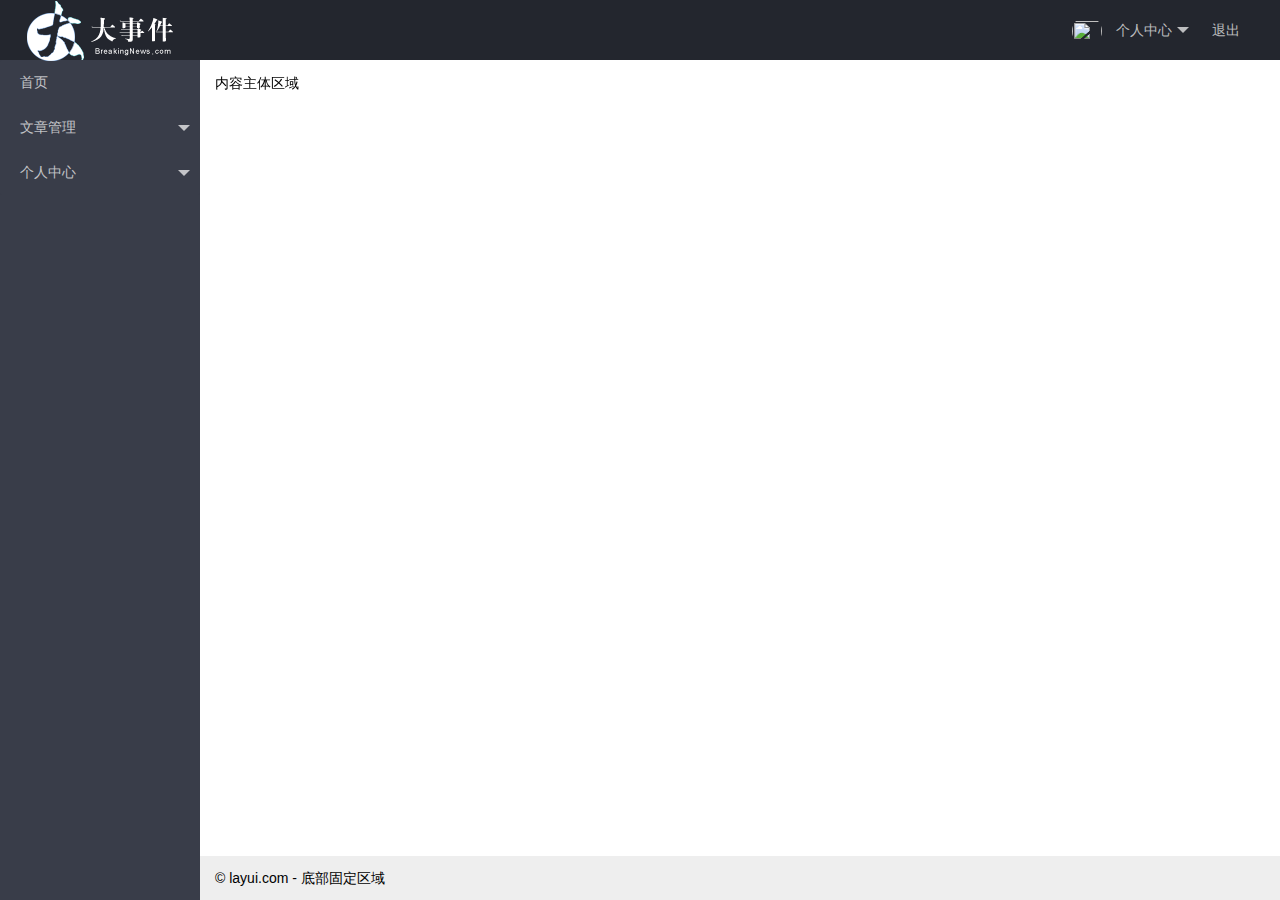
==== index.html @ 1fbe538d "add:complete login and register,build the home page" ====
<!DOCTYPE html>
<html lang="en">

<head>
    <meta charset="UTF-8">
    <meta http-equiv="X-UA-Compatible" content="IE=edge">
    <meta name="viewport" content="width=device-width, initial-scale=1.0">
    <title>Document</title>
    <link rel="stylesheet" href="./assets/lib/layui/css/layui.css">
</head>

<body class="layui-layout-body">
    <div class="layui-layout layui-layout-admin">
        <div class="layui-header">
            <div class="layui-logo">
                <img src="/assets/images/logo.png" alt="" />
            </div>
            <!-- 头部区域（可配合layui已有的水平导航） -->
            <ul class="layui-nav layui-layout-right">
                <li class="layui-nav-item">
                    <a href="javascript:;">
                        <img src="http://t.cn/RCzsdCq" class="layui-nav-img" />
                        个人中心
                    </a>
                    <dl class="layui-nav-child">
                        <dd><a href="">基本资料</a></dd>
                        <dd><a href="">更换头像</a></dd>
                        <dd><a href="">重置密码</a></dd>
                    </dl>
                </li>
                <li class="layui-nav-item"><a href="">退出</a></li>
            </ul>
        </div>

        <div class="layui-side layui-bg-black">
            <div class="layui-side-scroll">
                <!-- 左侧导航区域（可配合layui已有的垂直导航） -->
                <ul class="layui-nav layui-nav-tree" lay-shrink="all" lay-filter="test">
                    <li class="layui-nav-item">
                        <a href="/">首页</a>
                    </li>
                    <li class="layui-nav-item">
                        <a class="" href="javascript:;">文章管理</a>
                        <dl class="layui-nav-child">
                            <dd>
                                <a href="javascript:;">文章类别</a>
                            </dd>
                            <dd>
                                <a href="javascript:;">文章列表</a>
                            </dd>
                            <dd>
                                <a href="javascript:;">发布文章</a>
                            </dd>
                        </dl>
                    </li>
                    <li class="layui-nav-item">
                        <a href="javascript:;">个人中心</a>
                        <dl class="layui-nav-child">
                            <dd>
                                <a href="javascript:;">基本资料</a>
                            </dd>
                            <dd>
                                <a href="javascript:;">更换头像</a>
                            </dd>
                            <dd>
                                <a href="javascript:;">重置密码</a>
                            </dd>
                        </dl>
                    </li>
                </ul>
            </div>
        </div>

        <div class="layui-body">
            <!-- 内容主体区域 -->
            <div style="padding: 15px;">内容主体区域</div>
        </div>

        <div class="layui-footer">
            <!-- 底部固定区域 -->
            © layui.com - 底部固定区域
        </div>
    </div>
    <!-- 导入 layui 的JS文件 -->
    <script src="/assets/lib/layui/layui.all.js"></script>
</body>

</html>
---- assets/lib/layui/css/layui.css ----
/** layui-v2.5.5 MIT License By https://www.layui.com */
 .layui-inline,img{display:inline-block;vertical-align:middle}h1,h2,h3,h4,h5,h6{font-weight:400}.layui-edge,.layui-header,.layui-inline,.layui-main{position:relative}.layui-body,.layui-edge,.layui-elip{overflow:hidden}.layui-btn,.layui-edge,.layui-inline,img{vertical-align:middle}.layui-btn,.layui-disabled,.layui-icon,.layui-unselect{-moz-user-select:none;-webkit-user-select:none;-ms-user-select:none}.layui-elip,.layui-form-checkbox span,.layui-form-pane .layui-form-label{text-overflow:ellipsis;white-space:nowrap}.layui-breadcrumb,.layui-tree-btnGroup{visibility:hidden}blockquote,body,button,dd,div,dl,dt,form,h1,h2,h3,h4,h5,h6,input,li,ol,p,pre,td,textarea,th,ul{margin:0;padding:0;-webkit-tap-highlight-color:rgba(0,0,0,0)}a:active,a:hover{outline:0}img{border:none}li{list-style:none}table{border-collapse:collapse;border-spacing:0}h4,h5,h6{font-size:100%}button,input,optgroup,option,select,textarea{font-family:inherit;font-size:inherit;font-style:inherit;font-weight:inherit;outline:0}pre{white-space:pre-wrap;white-space:-moz-pre-wrap;white-space:-pre-wrap;white-space:-o-pre-wrap;word-wrap:break-word}body{line-height:24px;font:14px Helvetica Neue,Helvetica,PingFang SC,Tahoma,Arial,sans-serif}hr{height:1px;margin:10px 0;border:0;clear:both}a{color:#333;text-decoration:none}a:hover{color:#777}a cite{font-style:normal;*cursor:pointer}.layui-border-box,.layui-border-box *{box-sizing:border-box}.layui-box,.layui-box *{box-sizing:content-box}.layui-clear{clear:both;*zoom:1}.layui-clear:after{content:'\20';clear:both;*zoom:1;display:block;height:0}.layui-inline{*display:inline;*zoom:1}.layui-edge{display:inline-block;width:0;height:0;border-width:6px;border-style:dashed;border-color:transparent}.layui-edge-top{top:-4px;border-bottom-color:#999;border-bottom-style:solid}.layui-edge-right{border-left-color:#999;border-left-style:solid}.layui-edge-bottom{top:2px;border-top-color:#999;border-top-style:solid}.layui-edge-left{border-right-color:#999;border-right-style:solid}.layui-disabled,.layui-disabled:hover{color:#d2d2d2!important;cursor:not-allowed!important}.layui-circle{border-radius:100%}.layui-show{display:block!important}.layui-hide{display:none!important}@font-face{font-family:layui-icon;src:url(../font/iconfont.eot?v=250);src:url(../font/iconfont.eot?v=250#iefix) format('embedded-opentype'),url(../font/iconfont.woff2?v=250) format('woff2'),url(../font/iconfont.woff?v=250) format('woff'),url(../font/iconfont.ttf?v=250) format('truetype'),url(../font/iconfont.svg?v=250#layui-icon) format('svg')}.layui-icon{font-family:layui-icon!important;font-size:16px;font-style:normal;-webkit-font-smoothing:antialiased;-moz-osx-font-smoothing:grayscale}.layui-icon-reply-fill:before{content:"\e611"}.layui-icon-set-fill:before{content:"\e614"}.layui-icon-menu-fill:before{content:"\e60f"}.layui-icon-search:before{content:"\e615"}.layui-icon-share:before{content:"\e641"}.layui-icon-set-sm:before{content:"\e620"}.layui-icon-engine:before{content:"\e628"}.layui-icon-close:before{content:"\1006"}.layui-icon-close-fill:before{content:"\1007"}.layui-icon-chart-screen:before{content:"\e629"}.layui-icon-star:before{content:"\e600"}.layui-icon-circle-dot:before{content:"\e617"}.layui-icon-chat:before{content:"\e606"}.layui-icon-release:before{content:"\e609"}.layui-icon-list:before{content:"\e60a"}.layui-icon-chart:before{content:"\e62c"}.layui-icon-ok-circle:before{content:"\1005"}.layui-icon-layim-theme:before{content:"\e61b"}.layui-icon-table:before{content:"\e62d"}.layui-icon-right:before{content:"\e602"}.layui-icon-left:before{content:"\e603"}.layui-icon-cart-simple:before{content:"\e698"}.layui-icon-face-cry:before{content:"\e69c"}.layui-icon-face-smile:before{content:"\e6af"}.layui-icon-survey:before{content:"\e6b2"}.layui-icon-tree:before{content:"\e62e"}.layui-icon-upload-circle:before{content:"\e62f"}.layui-icon-add-circle:before{content:"\e61f"}.layui-icon-download-circle:before{content:"\e601"}.layui-icon-templeate-1:before{content:"\e630"}.layui-icon-util:before{content:"\e631"}.layui-icon-face-surprised:before{content:"\e664"}.layui-icon-edit:before{content:"\e642"}.layui-icon-speaker:before{content:"\e645"}.layui-icon-down:before{content:"\e61a"}.layui-icon-file:before{content:"\e621"}.layui-icon-layouts:before{content:"\e632"}.layui-icon-rate-half:before{content:"\e6c9"}.layui-icon-add-circle-fine:before{content:"\e608"}.layui-icon-prev-circle:before{content:"\e633"}.layui-icon-read:before{content:"\e705"}.layui-icon-404:before{content:"\e61c"}.layui-icon-carousel:before{content:"\e634"}.layui-icon-help:before{content:"\e607"}.layui-icon-code-circle:before{content:"\e635"}.layui-icon-water:before{content:"\e636"}.layui-icon-username:before{content:"\e66f"}.layui-icon-find-fill:before{content:"\e670"}.layui-icon-about:before{content:"\e60b"}.layui-icon-location:before{content:"\e715"}.layui-icon-up:before{content:"\e619"}.layui-icon-pause:before{content:"\e651"}.layui-icon-date:before{content:"\e637"}.layui-icon-layim-uploadfile:before{content:"\e61d"}.layui-icon-delete:before{content:"\e640"}.layui-icon-play:before{content:"\e652"}.layui-icon-top:before{content:"\e604"}.layui-icon-friends:before{content:"\e612"}.layui-icon-refresh-3:before{content:"\e9aa"}.layui-icon-ok:before{content:"\e605"}.layui-icon-layer:before{content:"\e638"}.layui-icon-face-smile-fine:before{content:"\e60c"}.layui-icon-dollar:before{content:"\e659"}.layui-icon-group:before{content:"\e613"}.layui-icon-layim-download:before{content:"\e61e"}.layui-icon-picture-fine:before{content:"\e60d"}.layui-icon-link:before{content:"\e64c"}.layui-icon-diamond:before{content:"\e735"}.layui-icon-log:before{content:"\e60e"}.layui-icon-rate-solid:before{content:"\e67a"}.layui-icon-fonts-del:before{content:"\e64f"}.layui-icon-unlink:before{content:"\e64d"}.layui-icon-fonts-clear:before{content:"\e639"}.layui-icon-triangle-r:before{content:"\e623"}.layui-icon-circle:before{content:"\e63f"}.layui-icon-radio:before{content:"\e643"}.layui-icon-align-center:before{content:"\e647"}.layui-icon-align-right:before{content:"\e648"}.layui-icon-align-left:before{content:"\e649"}.layui-icon-loading-1:before{content:"\e63e"}.layui-icon-return:before{content:"\e65c"}.layui-icon-fonts-strong:before{content:"\e62b"}.layui-icon-upload:before{content:"\e67c"}.layui-icon-dialogue:before{content:"\e63a"}.layui-icon-video:before{content:"\e6ed"}.layui-icon-headset:before{content:"\e6fc"}.layui-icon-cellphone-fine:before{content:"\e63b"}.layui-icon-add-1:before{content:"\e654"}.layui-icon-face-smile-b:before{content:"\e650"}.layui-icon-fonts-html:before{content:"\e64b"}.layui-icon-form:before{content:"\e63c"}.layui-icon-cart:before{content:"\e657"}.layui-icon-camera-fill:before{content:"\e65d"}.layui-icon-tabs:before{content:"\e62a"}.layui-icon-fonts-code:before{content:"\e64e"}.layui-icon-fire:before{content:"\e756"}.layui-icon-set:before{content:"\e716"}.layui-icon-fonts-u:before{content:"\e646"}.layui-icon-triangle-d:before{content:"\e625"}.layui-icon-tips:before{content:"\e702"}.layui-icon-picture:before{content:"\e64a"}.layui-icon-more-vertical:before{content:"\e671"}.layui-icon-flag:before{content:"\e66c"}.layui-icon-loading:before{content:"\e63d"}.layui-icon-fonts-i:before{content:"\e644"}.layui-icon-refresh-1:before{content:"\e666"}.layui-icon-rmb:before{content:"\e65e"}.layui-icon-home:before{content:"\e68e"}.layui-icon-user:before{content:"\e770"}.layui-icon-notice:before{content:"\e667"}.layui-icon-login-weibo:before{content:"\e675"}.layui-icon-voice:before{content:"\e688"}.layui-icon-upload-drag:before{content:"\e681"}.layui-icon-login-qq:before{content:"\e676"}.layui-icon-snowflake:before{content:"\e6b1"}.layui-icon-file-b:before{content:"\e655"}.layui-icon-template:before{content:"\e663"}.layui-icon-auz:before{content:"\e672"}.layui-icon-console:before{content:"\e665"}.layui-icon-app:before{content:"\e653"}.layui-icon-prev:before{content:"\e65a"}.layui-icon-website:before{content:"\e7ae"}.layui-icon-next:before{content:"\e65b"}.layui-icon-component:before{content:"\e857"}.layui-icon-more:before{content:"\e65f"}.layui-icon-login-wechat:before{content:"\e677"}.layui-icon-shrink-right:before{content:"\e668"}.layui-icon-spread-left:before{content:"\e66b"}.layui-icon-camera:before{content:"\e660"}.layui-icon-note:before{content:"\e66e"}.layui-icon-refresh:before{content:"\e669"}.layui-icon-female:before{content:"\e661"}.layui-icon-male:before{content:"\e662"}.layui-icon-password:before{content:"\e673"}.layui-icon-senior:before{content:"\e674"}.layui-icon-theme:before{content:"\e66a"}.layui-icon-tread:before{content:"\e6c5"}.layui-icon-praise:before{content:"\e6c6"}.layui-icon-star-fill:before{content:"\e658"}.layui-icon-rate:before{content:"\e67b"}.layui-icon-template-1:before{content:"\e656"}.layui-icon-vercode:before{content:"\e679"}.layui-icon-cellphone:before{content:"\e678"}.layui-icon-screen-full:before{content:"\e622"}.layui-icon-screen-restore:before{content:"\e758"}.layui-icon-cols:before{content:"\e610"}.layui-icon-export:before{content:"\e67d"}.layui-icon-print:before{content:"\e66d"}.layui-icon-slider:before{content:"\e714"}.layui-icon-addition:before{content:"\e624"}.layui-icon-subtraction:before{content:"\e67e"}.layui-icon-service:before{content:"\e626"}.layui-icon-transfer:before{content:"\e691"}.layui-main{width:1140px;margin:0 auto}.layui-header{z-index:1000;height:60px}.layui-header a:hover{transition:all .5s;-webkit-transition:all .5s}.layui-side{position:fixed;left:0;top:0;bottom:0;z-index:999;width:200px;overflow-x:hidden}.layui-side-scroll{position:relative;width:220px;height:100%;overflow-x:hidden}.layui-body{position:absolute;left:200px;right:0;top:0;bottom:0;z-index:998;width:auto;overflow-y:auto;box-sizing:border-box}.layui-layout-body{overflow:hidden}.layui-layout-admin .layui-header{background-color:#23262E}.layui-layout-admin .layui-side{top:60px;width:200px;overflow-x:hidden}.layui-layout-admin .layui-body{position:fixed;top:60px;bottom:44px}.layui-layout-admin .layui-main{width:auto;margin:0 15px}.layui-layout-admin .layui-footer{position:fixed;left:200px;right:0;bottom:0;height:44px;line-height:44px;padding:0 15px;background-color:#eee}.layui-layout-admin .layui-logo{position:absolute;left:0;top:0;width:200px;height:100%;line-height:60px;text-align:center;color:#009688;font-size:16px}.layui-layout-admin .layui-header .layui-nav{background:0 0}.layui-layout-left{position:absolute!important;left:200px;top:0}.layui-layout-right{position:absolute!important;right:0;top:0}.layui-container{position:relative;margin:0 auto;padding:0 15px;box-sizing:border-box}.layui-fluid{position:relative;margin:0 auto;padding:0 15px}.layui-row:after,.layui-row:before{content:'';display:block;clear:both}.layui-col-lg1,.layui-col-lg10,.layui-col-lg11,.layui-col-lg12,.layui-col-lg2,.layui-col-lg3,.layui-col-lg4,.layui-col-lg5,.layui-col-lg6,.layui-col-lg7,.layui-col-lg8,.layui-col-lg9,.layui-col-md1,.layui-col-md10,.layui-col-md11,.layui-col-md12,.layui-col-md2,.layui-col-md3,.layui-col-md4,.layui-col-md5,.layui-col-md6,.layui-col-md7,.layui-col-md8,.layui-col-md9,.layui-col-sm1,.layui-col-sm10,.layui-col-sm11,.layui-col-sm12,.layui-col-sm2,.layui-col-sm3,.layui-col-sm4,.layui-col-sm5,.layui-col-sm6,.layui-col-sm7,.layui-col-sm8,.layui-col-sm9,.layui-col-xs1,.layui-col-xs10,.layui-col-xs11,.layui-col-xs12,.layui-col-xs2,.layui-col-xs3,.layui-col-xs4,.layui-col-xs5,.layui-col-xs6,.layui-col-xs7,.layui-col-xs8,.layui-col-xs9{position:relative;display:block;box-sizing:border-box}.layui-col-xs1,.layui-col-xs10,.layui-col-xs11,.layui-col-xs12,.layui-col-xs2,.layui-col-xs3,.layui-col-xs4,.layui-col-xs5,.layui-col-xs6,.layui-col-xs7,.layui-col-xs8,.layui-col-xs9{float:left}.layui-col-xs1{width:8.33333333%}.layui-col-xs2{width:16.66666667%}.layui-col-xs3{width:25%}.layui-col-xs4{width:33.33333333%}.layui-col-xs5{width:41.66666667%}.layui-col-xs6{width:50%}.layui-col-xs7{width:58.33333333%}.layui-col-xs8{width:66.66666667%}.layui-col-xs9{width:75%}.layui-col-xs10{width:83.33333333%}.layui-col-xs11{width:91.66666667%}.layui-col-xs12{width:100%}.layui-col-xs-offset1{margin-left:8.33333333%}.layui-col-xs-offset2{margin-left:16.66666667%}.layui-col-xs-offset3{margin-left:25%}.layui-col-xs-offset4{margin-left:33.33333333%}.layui-col-xs-offset5{margin-left:41.66666667%}.layui-col-xs-offset6{margin-left:50%}.layui-col-xs-offset7{margin-left:58.33333333%}.layui-col-xs-offset8{margin-left:66.66666667%}.layui-col-xs-offset9{margin-left:75%}.layui-col-xs-offset10{margin-left:83.33333333%}.layui-col-xs-offset11{margin-left:91.66666667%}.layui-col-xs-offset12{margin-left:100%}@media screen and (max-width:768px){.layui-hide-xs{display:none!important}.layui-show-xs-block{display:block!important}.layui-show-xs-inline{display:inline!important}.layui-show-xs-inline-block{display:inline-block!important}}@media screen and (min-width:768px){.layui-container{width:750px}.layui-hide-sm{display:none!important}.layui-show-sm-block{display:block!important}.layui-show-sm-inline{display:inline!important}.layui-show-sm-inline-block{display:inline-block!important}.layui-col-sm1,.layui-col-sm10,.layui-col-sm11,.layui-col-sm12,.layui-col-sm2,.layui-col-sm3,.layui-col-sm4,.layui-col-sm5,.layui-col-sm6,.layui-col-sm7,.layui-col-sm8,.layui-col-sm9{float:left}.layui-col-sm1{width:8.33333333%}.layui-col-sm2{width:16.66666667%}.layui-col-sm3{width:25%}.layui-col-sm4{width:33.33333333%}.layui-col-sm5{width:41.66666667%}.layui-col-sm6{width:50%}.layui-col-sm7{width:58.33333333%}.layui-col-sm8{width:66.66666667%}.layui-col-sm9{width:75%}.layui-col-sm10{width:83.33333333%}.layui-col-sm11{width:91.66666667%}.layui-col-sm12{width:100%}.layui-col-sm-offset1{margin-left:8.33333333%}.layui-col-sm-offset2{margin-left:16.66666667%}.layui-col-sm-offset3{margin-left:25%}.layui-col-sm-offset4{margin-left:33.33333333%}.layui-col-sm-offset5{margin-left:41.66666667%}.layui-col-sm-offset6{margin-left:50%}.layui-col-sm-offset7{margin-left:58.33333333%}.layui-col-sm-offset8{margin-left:66.66666667%}.layui-col-sm-offset9{margin-left:75%}.layui-col-sm-offset10{margin-left:83.33333333%}.layui-col-sm-offset11{margin-left:91.66666667%}.layui-col-sm-offset12{margin-left:100%}}@media screen and (min-width:992px){.layui-container{width:970px}.layui-hide-md{display:none!important}.layui-show-md-block{display:block!important}.layui-show-md-inline{display:inline!important}.layui-show-md-inline-block{display:inline-block!important}.layui-col-md1,.layui-col-md10,.layui-col-md11,.layui-col-md12,.layui-col-md2,.layui-col-md3,.layui-col-md4,.layui-col-md5,.layui-col-md6,.layui-col-md7,.layui-col-md8,.layui-col-md9{float:left}.layui-col-md1{width:8.33333333%}.layui-col-md2{width:16.66666667%}.layui-col-md3{width:25%}.layui-col-md4{width:33.33333333%}.layui-col-md5{width:41.66666667%}.layui-col-md6{width:50%}.layui-col-md7{width:58.33333333%}.layui-col-md8{width:66.66666667%}.layui-col-md9{width:75%}.layui-col-md10{width:83.33333333%}.layui-col-md11{width:91.66666667%}.layui-col-md12{width:100%}.layui-col-md-offset1{margin-left:8.33333333%}.layui-col-md-offset2{margin-left:16.66666667%}.layui-col-md-offset3{margin-left:25%}.layui-col-md-offset4{margin-left:33.33333333%}.layui-col-md-offset5{margin-left:41.66666667%}.layui-col-md-offset6{margin-left:50%}.layui-col-md-offset7{margin-left:58.33333333%}.layui-col-md-offset8{margin-left:66.66666667%}.layui-col-md-offset9{margin-left:75%}.layui-col-md-offset10{margin-left:83.33333333%}.layui-col-md-offset11{margin-left:91.66666667%}.layui-col-md-offset12{margin-left:100%}}@media screen and (min-width:1200px){.layui-container{width:1170px}.layui-hide-lg{display:none!important}.layui-show-lg-block{display:block!important}.layui-show-lg-inline{display:inline!important}.layui-show-lg-inline-block{display:inline-block!important}.layui-col-lg1,.layui-col-lg10,.layui-col-lg11,.layui-col-lg12,.layui-col-lg2,.layui-col-lg3,.layui-col-lg4,.layui-col-lg5,.layui-col-lg6,.layui-col-lg7,.layui-col-lg8,.layui-col-lg9{float:left}.layui-col-lg1{width:8.33333333%}.layui-col-lg2{width:16.66666667%}.layui-col-lg3{width:25%}.layui-col-lg4{width:33.33333333%}.layui-col-lg5{width:41.66666667%}.layui-col-lg6{width:50%}.layui-col-lg7{width:58.33333333%}.layui-col-lg8{width:66.66666667%}.layui-col-lg9{width:75%}.layui-col-lg10{width:83.33333333%}.layui-col-lg11{width:91.66666667%}.layui-col-lg12{width:100%}.layui-col-lg-offset1{margin-left:8.33333333%}.layui-col-lg-offset2{margin-left:16.66666667%}.layui-col-lg-offset3{margin-left:25%}.layui-col-lg-offset4{margin-left:33.33333333%}.layui-col-lg-offset5{margin-left:41.66666667%}.layui-col-lg-offset6{margin-left:50%}.layui-col-lg-offset7{margin-left:58.33333333%}.layui-col-lg-offset8{margin-left:66.66666667%}.layui-col-lg-offset9{margin-left:75%}.layui-col-lg-offset10{margin-left:83.33333333%}.layui-col-lg-offset11{margin-left:91.66666667%}.layui-col-lg-offset12{margin-left:100%}}.layui-col-space1{margin:-.5px}.layui-col-space1>*{padding:.5px}.layui-col-space3{margin:-1.5px}.layui-col-space3>*{padding:1.5px}.layui-col-space5{margin:-2.5px}.layui-col-space5>*{padding:2.5px}.layui-col-space8{margin:-3.5px}.layui-col-space8>*{padding:3.5px}.layui-col-space10{margin:-5px}.layui-col-space10>*{padding:5px}.layui-col-space12{margin:-6px}.layui-col-space12>*{padding:6px}.layui-col-space15{margin:-7.5px}.layui-col-space15>*{padding:7.5px}.layui-col-space18{margin:-9px}.layui-col-space18>*{padding:9px}.layui-col-space20{margin:-10px}.layui-col-space20>*{padding:10px}.layui-col-space22{margin:-11px}.layui-col-space22>*{padding:11px}.layui-col-space25{margin:-12.5px}.layui-col-space25>*{padding:12.5px}.layui-col-space30{margin:-15px}.layui-col-space30>*{padding:15px}.layui-btn,.layui-input,.layui-select,.layui-textarea,.layui-upload-button{outline:0;-webkit-appearance:none;transition:all .3s;-webkit-transition:all .3s;box-sizing:border-box}.layui-elem-quote{margin-bottom:10px;padding:15px;line-height:22px;border-left:5px solid #009688;border-radius:0 2px 2px 0;background-color:#f2f2f2}.layui-quote-nm{border-style:solid;border-width:1px 1px 1px 5px;background:0 0}.layui-elem-field{margin-bottom:10px;padding:0;border-width:1px;border-style:solid}.layui-elem-field legend{margin-left:20px;padding:0 10px;font-size:20px;font-weight:300}.layui-field-title{margin:10px 0 20px;border-width:1px 0 0}.layui-field-box{padding:10px 15px}.layui-field-title .layui-field-box{padding:10px 0}.layui-progress{position:relative;height:6px;border-radius:20px;background-color:#e2e2e2}.layui-progress-bar{position:absolute;left:0;top:0;width:0;max-width:100%;height:6px;border-radius:20px;text-align:right;background-color:#5FB878;transition:all .3s;-webkit-transition:all .3s}.layui-progress-big,.layui-progress-big .layui-progress-bar{height:18px;line-height:18px}.layui-progress-text{position:relative;top:-20px;line-height:18px;font-size:12px;color:#666}.layui-progress-big .layui-progress-text{position:static;padding:0 10px;color:#fff}.layui-collapse{border-width:1px;border-style:solid;border-radius:2px}.layui-colla-content,.layui-colla-item{border-top-width:1px;border-top-style:solid}.layui-colla-item:first-child{border-top:none}.layui-colla-title{position:relative;height:42px;line-height:42px;padding:0 15px 0 35px;color:#333;background-color:#f2f2f2;cursor:pointer;font-size:14px;overflow:hidden}.layui-colla-content{display:none;padding:10px 15px;line-height:22px;color:#666}.layui-colla-icon{position:absolute;left:15px;top:0;font-size:14px}.layui-card{margin-bottom:15px;border-radius:2px;background-color:#fff;box-shadow:0 1px 2px 0 rgba(0,0,0,.05)}.layui-card:last-child{margin-bottom:0}.layui-card-header{position:relative;height:42px;line-height:42px;padding:0 15px;border-bottom:1px solid #f6f6f6;color:#333;border-radius:2px 2px 0 0;font-size:14px}.layui-bg-black,.layui-bg-blue,.layui-bg-cyan,.layui-bg-green,.layui-bg-orange,.layui-bg-red{color:#fff!important}.layui-card-body{position:relative;padding:10px 15px;line-height:24px}.layui-card-body[pad15]{padding:15px}.layui-card-body[pad20]{padding:20px}.layui-card-body .layui-table{margin:5px 0}.layui-card .layui-tab{margin:0}.layui-panel-window{position:relative;padding:15px;border-radius:0;border-top:5px solid #E6E6E6;background-color:#fff}.layui-auxiliar-moving{position:fixed;left:0;right:0;top:0;bottom:0;width:100%;height:100%;background:0 0;z-index:9999999999}.layui-form-label,.layui-form-mid,.layui-form-select,.layui-input-block,.layui-input-inline,.layui-textarea{position:relative}.layui-bg-red{background-color:#FF5722!important}.layui-bg-orange{background-color:#FFB800!important}.layui-bg-green{background-color:#009688!important}.layui-bg-cyan{background-color:#2F4056!important}.layui-bg-blue{background-color:#1E9FFF!important}.layui-bg-black{background-color:#393D49!important}.layui-bg-gray{background-color:#eee!important;color:#666!important}.layui-badge-rim,.layui-colla-content,.layui-colla-item,.layui-collapse,.layui-elem-field,.layui-form-pane .layui-form-item[pane],.layui-form-pane .layui-form-label,.layui-input,.layui-layedit,.layui-layedit-tool,.layui-quote-nm,.layui-select,.layui-tab-bar,.layui-tab-card,.layui-tab-title,.layui-tab-title .layui-this:after,.layui-textarea{border-color:#e6e6e6}.layui-timeline-item:before,hr{background-color:#e6e6e6}.layui-text{line-height:22px;font-size:14px;color:#666}.layui-text h1,.layui-text h2,.layui-text h3{font-weight:500;color:#333}.layui-text h1{font-size:30px}.layui-text h2{font-size:24px}.layui-text h3{font-size:18px}.layui-text a:not(.layui-btn){color:#01AAED}.layui-text a:not(.layui-btn):hover{text-decoration:underline}.layui-text ul{padding:5px 0 5px 15px}.layui-text ul li{margin-top:5px;list-style-type:disc}.layui-text em,.layui-word-aux{color:#999!important;padding:0 5px!important}.layui-btn{display:inline-block;height:38px;line-height:38px;padding:0 18px;background-color:#009688;color:#fff;white-space:nowrap;text-align:center;font-size:14px;border:none;border-radius:2px;cursor:pointer}.layui-btn:hover{opacity:.8;filter:alpha(opacity=80);color:#fff}.layui-btn:active{opacity:1;filter:alpha(opacity=100)}.layui-btn+.layui-btn{margin-left:10px}.layui-btn-container{font-size:0}.layui-btn-container .layui-btn{margin-right:10px;margin-bottom:10px}.layui-btn-container .layui-btn+.layui-btn{margin-left:0}.layui-table .layui-btn-container .layui-btn{margin-bottom:9px}.layui-btn-radius{border-radius:100px}.layui-btn .layui-icon{margin-right:3px;font-size:18px;vertical-align:bottom;vertical-align:middle\9}.layui-btn-primary{border:1px solid #C9C9C9;background-color:#fff;color:#555}.layui-btn-primary:hover{border-color:#009688;color:#333}.layui-btn-normal{background-color:#1E9FFF}.layui-btn-warm{background-color:#FFB800}.layui-btn-danger{background-color:#FF5722}.layui-btn-checked{background-color:#5FB878}.layui-btn-disabled,.layui-btn-disabled:active,.layui-btn-disabled:hover{border:1px solid #e6e6e6;background-color:#FBFBFB;color:#C9C9C9;cursor:not-allowed;opacity:1}.layui-btn-lg{height:44px;line-height:44px;padding:0 25px;font-size:16px}.layui-btn-sm{height:30px;line-height:30px;padding:0 10px;font-size:12px}.layui-btn-sm i{font-size:16px!important}.layui-btn-xs{height:22px;line-height:22px;padding:0 5px;font-size:12px}.layui-btn-xs i{font-size:14px!important}.layui-btn-group{display:inline-block;vertical-align:middle;font-size:0}.layui-btn-group .layui-btn{margin-left:0!important;margin-right:0!important;border-left:1px solid rgba(255,255,255,.5);border-radius:0}.layui-btn-group .layui-btn-primary{border-left:none}.layui-btn-group .layui-btn-primary:hover{border-color:#C9C9C9;color:#009688}.layui-btn-group .layui-btn:first-child{border-left:none;border-radius:2px 0 0 2px}.layui-btn-group .layui-btn-primary:first-child{border-left:1px solid #c9c9c9}.layui-btn-group .layui-btn:last-child{border-radius:0 2px 2px 0}.layui-btn-group .layui-btn+.layui-btn{margin-left:0}.layui-btn-group+.layui-btn-group{margin-left:10px}.layui-btn-fluid{width:100%}.layui-input,.layui-select,.layui-textarea{height:38px;line-height:1.3;line-height:38px\9;border-width:1px;border-style:solid;background-color:#fff;border-radius:2px}.layui-input::-webkit-input-placeholder,.layui-select::-webkit-input-placeholder,.layui-textarea::-webkit-input-placeholder{line-height:1.3}.layui-input,.layui-textarea{display:block;width:100%;padding-left:10px}.layui-input:hover,.layui-textarea:hover{border-color:#D2D2D2!important}.layui-input:focus,.layui-textarea:focus{border-color:#C9C9C9!important}.layui-textarea{min-height:100px;height:auto;line-height:20px;padding:6px 10px;resize:vertical}.layui-select{padding:0 10px}.layui-form input[type=checkbox],.layui-form input[type=radio],.layui-form select{display:none}.layui-form [lay-ignore]{display:initial}.layui-form-item{margin-bottom:15px;clear:both;*zoom:1}.layui-form-item:after{content:'\20';clear:both;*zoom:1;display:block;height:0}.layui-form-label{float:left;display:block;padding:9px 15px;width:80px;font-weight:400;line-height:20px;text-align:right}.layui-form-label-col{display:block;float:none;padding:9px 0;line-height:20px;text-align:left}.layui-form-item .layui-inline{margin-bottom:5px;margin-right:10px}.layui-input-block{margin-left:110px;min-height:36px}.layui-input-inline{display:inline-block;vertical-align:middle}.layui-form-item .layui-input-inline{float:left;width:190px;margin-right:10px}.layui-form-text .layui-input-inline{width:auto}.layui-form-mid{float:left;display:block;padding:9px 0!important;line-height:20px;margin-right:10px}.layui-form-danger+.layui-form-select .layui-input,.layui-form-danger:focus{border-color:#FF5722!important}.layui-form-select .layui-input{padding-right:30px;cursor:pointer}.layui-form-select .layui-edge{position:absolute;right:10px;top:50%;margin-top:-3px;cursor:pointer;border-width:6px;border-top-color:#c2c2c2;border-top-style:solid;transition:all .3s;-webkit-transition:all .3s}.layui-form-select dl{display:none;position:absolute;left:0;top:42px;padding:5px 0;z-index:899;min-width:100%;border:1px solid #d2d2d2;max-height:300px;overflow-y:auto;background-color:#fff;border-radius:2px;box-shadow:0 2px 4px rgba(0,0,0,.12);box-sizing:border-box}.layui-form-select dl dd,.layui-form-select dl dt{padding:0 10px;line-height:36px;white-space:nowrap;overflow:hidden;text-overflow:ellipsis}.layui-form-select dl dt{font-size:12px;color:#999}.layui-form-select dl dd{cursor:pointer}.layui-form-select dl dd:hover{background-color:#f2f2f2;-webkit-transition:.5s all;transition:.5s all}.layui-form-select .layui-select-group dd{padding-left:20px}.layui-form-select dl dd.layui-select-tips{padding-left:10px!important;color:#999}.layui-form-select dl dd.layui-this{background-color:#5FB878;color:#fff}.layui-form-checkbox,.layui-form-select dl dd.layui-disabled{background-color:#fff}.layui-form-selected dl{display:block}.layui-form-checkbox,.layui-form-checkbox *,.layui-form-switch{display:inline-block;vertical-align:middle}.layui-form-selected .layui-edge{margin-top:-9px;-webkit-transform:rotate(180deg);transform:rotate(180deg);margin-top:-3px\9}:root .layui-form-selected .layui-edge{margin-top:-9px\0/IE9}.layui-form-selectup dl{top:auto;bottom:42px}.layui-select-none{margin:5px 0;text-align:center;color:#999}.layui-select-disabled .layui-disabled{border-color:#eee!important}.layui-select-disabled .layui-edge{border-top-color:#d2d2d2}.layui-form-checkbox{position:relative;height:30px;line-height:30px;margin-right:10px;padding-right:30px;cursor:pointer;font-size:0;-webkit-transition:.1s linear;transition:.1s linear;box-sizing:border-box}.layui-form-checkbox span{padding:0 10px;height:100%;font-size:14px;border-radius:2px 0 0 2px;background-color:#d2d2d2;color:#fff;overflow:hidden}.layui-form-checkbox:hover span{background-color:#c2c2c2}.layui-form-checkbox i{position:absolute;right:0;top:0;width:30px;height:28px;border:1px solid #d2d2d2;border-left:none;border-radius:0 2px 2px 0;color:#fff;font-size:20px;text-align:center}.layui-form-checkbox:hover i{border-color:#c2c2c2;color:#c2c2c2}.layui-form-checked,.layui-form-checked:hover{border-color:#5FB878}.layui-form-checked span,.layui-form-checked:hover span{background-color:#5FB878}.layui-form-checked i,.layui-form-checked:hover i{color:#5FB878}.layui-form-item .layui-form-checkbox{margin-top:4px}.layui-form-checkbox[lay-skin=primary]{height:auto!important;line-height:normal!important;min-width:18px;min-height:18px;border:none!important;margin-right:0;padding-left:28px;padding-right:0;background:0 0}.layui-form-checkbox[lay-skin=primary] span{padding-left:0;padding-right:15px;line-height:18px;background:0 0;color:#666}.layui-form-checkbox[lay-skin=primary] i{right:auto;left:0;width:16px;height:16px;line-height:16px;border:1px solid #d2d2d2;font-size:12px;border-radius:2px;background-color:#fff;-webkit-transition:.1s linear;transition:.1s linear}.layui-form-checkbox[lay-skin=primary]:hover i{border-color:#5FB878;color:#fff}.layui-form-checked[lay-skin=primary] i{border-color:#5FB878!important;background-color:#5FB878;color:#fff}.layui-checkbox-disbaled[lay-skin=primary] span{background:0 0!important;color:#c2c2c2}.layui-checkbox-disbaled[lay-skin=primary]:hover i{border-color:#d2d2d2}.layui-form-item .layui-form-checkbox[lay-skin=primary]{margin-top:10px}.layui-form-switch{position:relative;height:22px;line-height:22px;min-width:35px;padding:0 5px;margin-top:8px;border:1px solid #d2d2d2;border-radius:20px;cursor:pointer;background-color:#fff;-webkit-transition:.1s linear;transition:.1s linear}.layui-form-switch i{position:absolute;left:5px;top:3px;width:16px;height:16px;border-radius:20px;background-color:#d2d2d2;-webkit-transition:.1s linear;transition:.1s linear}.layui-form-switch em{position:relative;top:0;width:25px;margin-left:21px;padding:0!important;text-align:center!important;color:#999!important;font-style:normal!important;font-size:12px}.layui-form-onswitch{border-color:#5FB878;background-color:#5FB878}.layui-checkbox-disbaled,.layui-checkbox-disbaled i{border-color:#e2e2e2!important}.layui-form-onswitch i{left:100%;margin-left:-21px;background-color:#fff}.layui-form-onswitch em{margin-left:5px;margin-right:21px;color:#fff!important}.layui-checkbox-disbaled span{background-color:#e2e2e2!important}.layui-checkbox-disbaled:hover i{color:#fff!important}[lay-radio]{display:none}.layui-form-radio,.layui-form-radio *{display:inline-block;vertical-align:middle}.layui-form-radio{line-height:28px;margin:6px 10px 0 0;padding-right:10px;cursor:pointer;font-size:0}.layui-form-radio *{font-size:14px}.layui-form-radio>i{margin-right:8px;font-size:22px;color:#c2c2c2}.layui-form-radio>i:hover,.layui-form-radioed>i{color:#5FB878}.layui-radio-disbaled>i{color:#e2e2e2!important}.layui-form-pane .layui-form-label{width:110px;padding:8px 15px;height:38px;line-height:20px;border-width:1px;border-style:solid;border-radius:2px 0 0 2px;text-align:center;background-color:#FBFBFB;overflow:hidden;box-sizing:border-box}.layui-form-pane .layui-input-inline{margin-left:-1px}.layui-form-pane .layui-input-block{margin-left:110px;left:-1px}.layui-form-pane .layui-input{border-radius:0 2px 2px 0}.layui-form-pane .layui-form-text .layui-form-label{float:none;width:100%;border-radius:2px;box-sizing:border-box;text-align:left}.layui-form-pane .layui-form-text .layui-input-inline{display:block;margin:0;top:-1px;clear:both}.layui-form-pane .layui-form-text .layui-input-block{margin:0;left:0;top:-1px}.layui-form-pane .layui-form-text .layui-textarea{min-height:100px;border-radius:0 0 2px 2px}.layui-form-pane .layui-form-checkbox{margin:4px 0 4px 10px}.layui-form-pane .layui-form-radio,.layui-form-pane .layui-form-switch{margin-top:6px;margin-left:10px}.layui-form-pane .layui-form-item[pane]{position:relative;border-width:1px;border-style:solid}.layui-form-pane .layui-form-item[pane] .layui-form-label{position:absolute;left:0;top:0;height:100%;border-width:0 1px 0 0}.layui-form-pane .layui-form-item[pane] .layui-input-inline{margin-left:110px}@media screen and (max-width:450px){.layui-form-item .layui-form-label{text-overflow:ellipsis;overflow:hidden;white-space:nowrap}.layui-form-item .layui-inline{display:block;margin-right:0;margin-bottom:20px;clear:both}.layui-form-item .layui-inline:after{content:'\20';clear:both;display:block;height:0}.layui-form-item .layui-input-inline{display:block;float:none;left:-3px;width:auto;margin:0 0 10px 112px}.layui-form-item .layui-input-inline+.layui-form-mid{margin-left:110px;top:-5px;padding:0}.layui-form-item .layui-form-checkbox{margin-right:5px;margin-bottom:5px}}.layui-layedit{border-width:1px;border-style:solid;border-radius:2px}.layui-layedit-tool{padding:3px 5px;border-bottom-width:1px;border-bottom-style:solid;font-size:0}.layedit-tool-fixed{position:fixed;top:0;border-top:1px solid #e2e2e2}.layui-layedit-tool .layedit-tool-mid,.layui-layedit-tool .layui-icon{display:inline-block;vertical-align:middle;text-align:center;font-size:14px}.layui-layedit-tool .layui-icon{position:relative;width:32px;height:30px;line-height:30px;margin:3px 5px;color:#777;cursor:pointer;border-radius:2px}.layui-layedit-tool .layui-icon:hover{color:#393D49}.layui-layedit-tool .layui-icon:active{color:#000}.layui-layedit-tool .layedit-tool-active{background-color:#e2e2e2;color:#000}.layui-layedit-tool .layui-disabled,.layui-layedit-tool .layui-disabled:hover{color:#d2d2d2;cursor:not-allowed}.layui-layedit-tool .layedit-tool-mid{width:1px;height:18px;margin:0 10px;background-color:#d2d2d2}.layedit-tool-html{width:50px!important;font-size:30px!important}.layedit-tool-b,.layedit-tool-code,.layedit-tool-help{font-size:16px!important}.layedit-tool-d,.layedit-tool-face,.layedit-tool-image,.layedit-tool-unlink{font-size:18px!important}.layedit-tool-image input{position:absolute;font-size:0;left:0;top:0;width:100%;height:100%;opacity:.01;filter:Alpha(opacity=1);cursor:pointer}.layui-layedit-iframe iframe{display:block;width:100%}#LAY_layedit_code{overflow:hidden}.layui-laypage{display:inline-block;*display:inline;*zoom:1;vertical-align:middle;margin:10px 0;font-size:0}.layui-laypage>a:first-child,.layui-laypage>a:first-child em{border-radius:2px 0 0 2px}.layui-laypage>a:last-child,.layui-laypage>a:last-child em{border-radius:0 2px 2px 0}.layui-laypage>:first-child{margin-left:0!important}.layui-laypage>:last-child{margin-right:0!important}.layui-laypage a,.layui-laypage button,.layui-laypage input,.layui-laypage select,.layui-laypage span{border:1px solid #e2e2e2}.layui-laypage a,.layui-laypage span{display:inline-block;*display:inline;*zoom:1;vertical-align:middle;padding:0 15px;height:28px;line-height:28px;margin:0 -1px 5px 0;background-color:#fff;color:#333;font-size:12px}.layui-flow-more a *,.layui-laypage input,.layui-table-view select[lay-ignore]{display:inline-block}.layui-laypage a:hover{color:#009688}.layui-laypage em{font-style:normal}.layui-laypage .layui-laypage-spr{color:#999;font-weight:700}.layui-laypage a{text-decoration:none}.layui-laypage .layui-laypage-curr{position:relative}.layui-laypage .layui-laypage-curr em{position:relative;color:#fff}.layui-laypage .layui-laypage-curr .layui-laypage-em{position:absolute;left:-1px;top:-1px;padding:1px;width:100%;height:100%;background-color:#009688}.layui-laypage-em{border-radius:2px}.layui-laypage-next em,.layui-laypage-prev em{font-family:Sim sun;font-size:16px}.layui-laypage .layui-laypage-count,.layui-laypage .layui-laypage-limits,.layui-laypage .layui-laypage-refresh,.layui-laypage .layui-laypage-skip{margin-left:10px;margin-right:10px;padding:0;border:none}.layui-laypage .layui-laypage-limits,.layui-laypage .layui-laypage-refresh{vertical-align:top}.layui-laypage .layui-laypage-refresh i{font-size:18px;cursor:pointer}.layui-laypage select{height:22px;padding:3px;border-radius:2px;cursor:pointer}.layui-laypage .layui-laypage-skip{height:30px;line-height:30px;color:#999}.layui-laypage button,.layui-laypage input{height:30px;line-height:30px;border-radius:2px;vertical-align:top;background-color:#fff;box-sizing:border-box}.layui-laypage input{width:40px;margin:0 10px;padding:0 3px;text-align:center}.layui-laypage input:focus,.layui-laypage select:focus{border-color:#009688!important}.layui-laypage button{margin-left:10px;padding:0 10px;cursor:pointer}.layui-table,.layui-table-view{margin:10px 0}.layui-flow-more{margin:10px 0;text-align:center;color:#999;font-size:14px}.layui-flow-more a{height:32px;line-height:32px}.layui-flow-more a *{vertical-align:top}.layui-flow-more a cite{padding:0 20px;border-radius:3px;background-color:#eee;color:#333;font-style:normal}.layui-flow-more a cite:hover{opacity:.8}.layui-flow-more a i{font-size:30px;color:#737383}.layui-table{width:100%;background-color:#fff;color:#666}.layui-table tr{transition:all .3s;-webkit-transition:all .3s}.layui-table th{text-align:left;font-weight:400}.layui-table tbody tr:hover,.layui-table thead tr,.layui-table-click,.layui-table-header,.layui-table-hover,.layui-table-mend,.layui-table-patch,.layui-table-tool,.layui-table-total,.layui-table-total tr,.layui-table[lay-even] tr:nth-child(even){background-color:#f2f2f2}.layui-table td,.layui-table th,.layui-table-col-set,.layui-table-fixed-r,.layui-table-grid-down,.layui-table-header,.layui-table-page,.layui-table-tips-main,.layui-table-tool,.layui-table-total,.layui-table-view,.layui-table[lay-skin=line],.layui-table[lay-skin=row]{border-width:1px;border-style:solid;border-color:#e6e6e6}.layui-table td,.layui-table th{position:relative;padding:9px 15px;min-height:20px;line-height:20px;font-size:14px}.layui-table[lay-skin=line] td,.layui-table[lay-skin=line] th{border-width:0 0 1px}.layui-table[lay-skin=row] td,.layui-table[lay-skin=row] th{border-width:0 1px 0 0}.layui-table[lay-skin=nob] td,.layui-table[lay-skin=nob] th{border:none}.layui-table img{max-width:100px}.layui-table[lay-size=lg] td,.layui-table[lay-size=lg] th{padding:15px 30px}.layui-table-view .layui-table[lay-size=lg] .layui-table-cell{height:40px;line-height:40px}.layui-table[lay-size=sm] td,.layui-table[lay-size=sm] th{font-size:12px;padding:5px 10px}.layui-table-view .layui-table[lay-size=sm] .layui-table-cell{height:20px;line-height:20px}.layui-table[lay-data]{display:none}.layui-table-box{position:relative;overflow:hidden}.layui-table-view .layui-table{position:relative;width:auto;margin:0}.layui-table-view .layui-table[lay-skin=line]{border-width:0 1px 0 0}.layui-table-view .layui-table[lay-skin=row]{border-width:0 0 1px}.layui-table-view .layui-table td,.layui-table-view .layui-table th{padding:5px 0;border-top:none;border-left:none}.layui-table-view .layui-table th.layui-unselect .layui-table-cell span{cursor:pointer}.layui-table-view .layui-table td{cursor:default}.layui-table-view .layui-table td[data-edit=text]{cursor:text}.layui-table-view .layui-form-checkbox[lay-skin=primary] i{width:18px;height:18px}.layui-table-view .layui-form-radio{line-height:0;padding:0}.layui-table-view .layui-form-radio>i{margin:0;font-size:20px}.layui-table-init{position:absolute;left:0;top:0;width:100%;height:100%;text-align:center;z-index:110}.layui-table-init .layui-icon{position:absolute;left:50%;top:50%;margin:-15px 0 0 -15px;font-size:30px;color:#c2c2c2}.layui-table-header{border-width:0 0 1px;overflow:hidden}.layui-table-header .layui-table{margin-bottom:-1px}.layui-table-tool .layui-inline[lay-event]{position:relative;width:26px;height:26px;padding:5px;line-height:16px;margin-right:10px;text-align:center;color:#333;border:1px solid #ccc;cursor:pointer;-webkit-transition:.5s all;transition:.5s all}.layui-table-tool .layui-inline[lay-event]:hover{border:1px solid #999}.layui-table-tool-temp{padding-right:120px}.layui-table-tool-self{position:absolute;right:17px;top:10px}.layui-table-tool .layui-table-tool-self .layui-inline[lay-event]{margin:0 0 0 10px}.layui-table-tool-panel{position:absolute;top:29px;left:-1px;padding:5px 0;min-width:150px;min-height:40px;border:1px solid #d2d2d2;text-align:left;overflow-y:auto;background-color:#fff;box-shadow:0 2px 4px rgba(0,0,0,.12)}.layui-table-cell,.layui-table-tool-panel li{overflow:hidden;text-overflow:ellipsis;white-space:nowrap}.layui-table-tool-panel li{padding:0 10px;line-height:30px;-webkit-transition:.5s all;transition:.5s all}.layui-table-tool-panel li .layui-form-checkbox[lay-skin=primary]{width:100%;padding-left:28px}.layui-table-tool-panel li:hover{background-color:#f2f2f2}.layui-table-tool-panel li .layui-form-checkbox[lay-skin=primary] i{position:absolute;left:0;top:0}.layui-table-tool-panel li .layui-form-checkbox[lay-skin=primary] span{padding:0}.layui-table-tool .layui-table-tool-self .layui-table-tool-panel{left:auto;right:-1px}.layui-table-col-set{position:absolute;right:0;top:0;width:20px;height:100%;border-width:0 0 0 1px;background-color:#fff}.layui-table-sort{width:10px;height:20px;margin-left:5px;cursor:pointer!important}.layui-table-sort .layui-edge{position:absolute;left:5px;border-width:5px}.layui-table-sort .layui-table-sort-asc{top:3px;border-top:none;border-bottom-style:solid;border-bottom-color:#b2b2b2}.layui-table-sort .layui-table-sort-asc:hover{border-bottom-color:#666}.layui-table-sort .layui-table-sort-desc{bottom:5px;border-bottom:none;border-top-style:solid;border-top-color:#b2b2b2}.layui-table-sort .layui-table-sort-desc:hover{border-top-color:#666}.layui-table-sort[lay-sort=asc] .layui-table-sort-asc{border-bottom-color:#000}.layui-table-sort[lay-sort=desc] .layui-table-sort-desc{border-top-color:#000}.layui-table-cell{height:28px;line-height:28px;padding:0 15px;position:relative;box-sizing:border-box}.layui-table-cell .layui-form-checkbox[lay-skin=primary]{top:-1px;padding:0}.layui-table-cell .layui-table-link{color:#01AAED}.laytable-cell-checkbox,.laytable-cell-numbers,.laytable-cell-radio,.laytable-cell-space{padding:0;text-align:center}.layui-table-body{position:relative;overflow:auto;margin-right:-1px;margin-bottom:-1px}.layui-table-body .layui-none{line-height:26px;padding:15px;text-align:center;color:#999}.layui-table-fixed{position:absolute;left:0;top:0;z-index:101}.layui-table-fixed .layui-table-body{overflow:hidden}.layui-table-fixed-l{box-shadow:0 -1px 8px rgba(0,0,0,.08)}.layui-table-fixed-r{left:auto;right:-1px;border-width:0 0 0 1px;box-shadow:-1px 0 8px rgba(0,0,0,.08)}.layui-table-fixed-r .layui-table-header{position:relative;overflow:visible}.layui-table-mend{position:absolute;right:-49px;top:0;height:100%;width:50px}.layui-table-tool{position:relative;z-index:890;width:100%;min-height:50px;line-height:30px;padding:10px 15px;border-width:0 0 1px}.layui-table-tool .layui-btn-container{margin-bottom:-10px}.layui-table-page,.layui-table-total{border-width:1px 0 0;margin-bottom:-1px;overflow:hidden}.layui-table-page{position:relative;width:100%;padding:7px 7px 0;height:41px;font-size:12px;white-space:nowrap}.layui-table-page>div{height:26px}.layui-table-page .layui-laypage{margin:0}.layui-table-page .layui-laypage a,.layui-table-page .layui-laypage span{height:26px;line-height:26px;margin-bottom:10px;border:none;background:0 0}.layui-table-page .layui-laypage a,.layui-table-page .layui-laypage span.layui-laypage-curr{padding:0 12px}.layui-table-page .layui-laypage span{margin-left:0;padding:0}.layui-table-page .layui-laypage .layui-laypage-prev{margin-left:-7px!important}.layui-table-page .layui-laypage .layui-laypage-curr .layui-laypage-em{left:0;top:0;padding:0}.layui-table-page .layui-laypage button,.layui-table-page .layui-laypage input{height:26px;line-height:26px}.layui-table-page .layui-laypage input{width:40px}.layui-table-page .layui-laypage button{padding:0 10px}.layui-table-page select{height:18px}.layui-table-patch .layui-table-cell{padding:0;width:30px}.layui-table-edit{position:absolute;left:0;top:0;width:100%;height:100%;padding:0 14px 1px;border-radius:0;box-shadow:1px 1px 20px rgba(0,0,0,.15)}.layui-table-edit:focus{border-color:#5FB878!important}select.layui-table-edit{padding:0 0 0 10px;border-color:#C9C9C9}.layui-table-view .layui-form-checkbox,.layui-table-view .layui-form-radio,.layui-table-view .layui-form-switch{top:0;margin:0;box-sizing:content-box}.layui-table-view .layui-form-checkbox{top:-1px;height:26px;line-height:26px}.layui-table-view .layui-form-checkbox i{height:26px}.layui-table-grid .layui-table-cell{overflow:visible}.layui-table-grid-down{position:absolute;top:0;right:0;width:26px;height:100%;padding:5px 0;border-width:0 0 0 1px;text-align:center;background-color:#fff;color:#999;cursor:pointer}.layui-table-grid-down .layui-icon{position:absolute;top:50%;left:50%;margin:-8px 0 0 -8px}.layui-table-grid-down:hover{background-color:#fbfbfb}body .layui-table-tips .layui-layer-content{background:0 0;padding:0;box-shadow:0 1px 6px rgba(0,0,0,.12)}.layui-table-tips-main{margin:-44px 0 0 -1px;max-height:150px;padding:8px 15px;font-size:14px;overflow-y:scroll;background-color:#fff;color:#666}.layui-table-tips-c{position:absolute;right:-3px;top:-13px;width:20px;height:20px;padding:3px;cursor:pointer;background-color:#666;border-radius:50%;color:#fff}.layui-table-tips-c:hover{background-color:#777}.layui-table-tips-c:before{position:relative;right:-2px}.layui-upload-file{display:none!important;opacity:.01;filter:Alpha(opacity=1)}.layui-upload-drag,.layui-upload-form,.layui-upload-wrap{display:inline-block}.layui-upload-list{margin:10px 0}.layui-upload-choose{padding:0 10px;color:#999}.layui-upload-drag{position:relative;padding:30px;border:1px dashed #e2e2e2;background-color:#fff;text-align:center;cursor:pointer;color:#999}.layui-upload-drag .layui-icon{font-size:50px;color:#009688}.layui-upload-drag[lay-over]{border-color:#009688}.layui-upload-iframe{position:absolute;width:0;height:0;border:0;visibility:hidden}.layui-upload-wrap{position:relative;vertical-align:middle}.layui-upload-wrap .layui-upload-file{display:block!important;position:absolute;left:0;top:0;z-index:10;font-size:100px;width:100%;height:100%;opacity:.01;filter:Alpha(opacity=1);cursor:pointer}.layui-transfer-active,.layui-transfer-box{display:inline-block;vertical-align:middle}.layui-transfer-box,.layui-transfer-header,.layui-transfer-search{border-width:0;border-style:solid;border-color:#e6e6e6}.layui-transfer-box{position:relative;border-width:1px;width:200px;height:360px;border-radius:2px;background-color:#fff}.layui-transfer-box .layui-form-checkbox{width:100%;margin:0!important}.layui-transfer-header{height:38px;line-height:38px;padding:0 10px;border-bottom-width:1px}.layui-transfer-search{position:relative;padding:10px;border-bottom-width:1px}.layui-transfer-search .layui-input{height:32px;padding-left:30px;font-size:12px}.layui-transfer-search .layui-icon-search{position:absolute;left:20px;top:50%;margin-top:-8px;color:#666}.layui-transfer-active{margin:0 15px}.layui-transfer-active .layui-btn{display:block;margin:0;padding:0 15px;background-color:#5FB878;border-color:#5FB878;color:#fff}.layui-transfer-active .layui-btn-disabled{background-color:#FBFBFB;border-color:#e6e6e6;color:#C9C9C9}.layui-transfer-active .layui-btn:first-child{margin-bottom:15px}.layui-transfer-active .layui-btn .layui-icon{margin:0;font-size:14px!important}.layui-transfer-data{padding:5px 0;overflow:auto}.layui-transfer-data li{height:32px;line-height:32px;padding:0 10px}.layui-transfer-data li:hover{background-color:#f2f2f2;transition:.5s all}.layui-transfer-data .layui-none{padding:15px 10px;text-align:center;color:#999}.layui-nav{position:relative;padding:0 20px;background-color:#393D49;color:#fff;border-radius:2px;font-size:0;box-sizing:border-box}.layui-nav *{font-size:14px}.layui-nav .layui-nav-item{position:relative;display:inline-block;*display:inline;*zoom:1;vertical-align:middle;line-height:60px}.layui-nav .layui-nav-item a{display:block;padding:0 20px;color:#fff;color:rgba(255,255,255,.7);transition:all .3s;-webkit-transition:all .3s}.layui-nav .layui-this:after,.layui-nav-bar,.layui-nav-tree .layui-nav-itemed:after{position:absolute;left:0;top:0;width:0;height:5px;background-color:#5FB878;transition:all .2s;-webkit-transition:all .2s}.layui-nav-bar{z-index:1000}.layui-nav .layui-nav-item a:hover,.layui-nav .layui-this a{color:#fff}.layui-nav .layui-this:after{content:'';top:auto;bottom:0;width:100%}.layui-nav-img{width:30px;height:30px;margin-right:10px;border-radius:50%}.layui-nav .layui-nav-more{content:'';width:0;height:0;border-style:solid dashed dashed;border-color:#fff transparent transparent;overflow:hidden;cursor:pointer;transition:all .2s;-webkit-transition:all .2s;position:absolute;top:50%;right:3px;margin-top:-3px;border-width:6px;border-top-color:rgba(255,255,255,.7)}.layui-nav .layui-nav-mored,.layui-nav-itemed>a .layui-nav-more{margin-top:-9px;border-style:dashed dashed solid;border-color:transparent transparent #fff}.layui-nav-child{display:none;position:absolute;left:0;top:65px;min-width:100%;line-height:36px;padding:5px 0;box-shadow:0 2px 4px rgba(0,0,0,.12);border:1px solid #d2d2d2;background-color:#fff;z-index:100;border-radius:2px;white-space:nowrap}.layui-nav .layui-nav-child a{color:#333}.layui-nav .layui-nav-child a:hover{background-color:#f2f2f2;color:#000}.layui-nav-child dd{position:relative}.layui-nav .layui-nav-child dd.layui-this a,.layui-nav-child dd.layui-this{background-color:#5FB878;color:#fff}.layui-nav-child dd.layui-this:after{display:none}.layui-nav-tree{width:200px;padding:0}.layui-nav-tree .layui-nav-item{display:block;width:100%;line-height:45px}.layui-nav-tree .layui-nav-item a{position:relative;height:45px;line-height:45px;text-overflow:ellipsis;overflow:hidden;white-space:nowrap}.layui-nav-tree .layui-nav-item a:hover{background-color:#4E5465}.layui-nav-tree .layui-nav-bar{width:5px;height:0;background-color:#009688}.layui-nav-tree .layui-nav-child dd.layui-this,.layui-nav-tree .layui-nav-child dd.layui-this a,.layui-nav-tree .layui-this,.layui-nav-tree .layui-this>a,.layui-nav-tree .layui-this>a:hover{background-color:#009688;color:#fff}.layui-nav-tree .layui-this:after{display:none}.layui-nav-itemed>a,.layui-nav-tree .layui-nav-title a,.layui-nav-tree .layui-nav-title a:hover{color:#fff!important}.layui-nav-tree .layui-nav-child{position:relative;z-index:0;top:0;border:none;box-shadow:none}.layui-nav-tree .layui-nav-child a{height:40px;line-height:40px;color:#fff;color:rgba(255,255,255,.7)}.layui-nav-tree .layui-nav-child,.layui-nav-tree .layui-nav-child a:hover{background:0 0;color:#fff}.layui-nav-tree .layui-nav-more{right:10px}.layui-nav-itemed>.layui-nav-child{display:block;padding:0;background-color:rgba(0,0,0,.3)!important}.layui-nav-itemed>.layui-nav-child>.layui-this>.layui-nav-child{display:block}.layui-nav-side{position:fixed;top:0;bottom:0;left:0;overflow-x:hidden;z-index:999}.layui-bg-blue .layui-nav-bar,.layui-bg-blue .layui-nav-itemed:after,.layui-bg-blue .layui-this:after{background-color:#93D1FF}.layui-bg-blue .layui-nav-child dd.layui-this{background-color:#1E9FFF}.layui-bg-blue .layui-nav-itemed>a,.layui-nav-tree.layui-bg-blue .layui-nav-title a,.layui-nav-tree.layui-bg-blue .layui-nav-title a:hover{background-color:#007DDB!important}.layui-breadcrumb{font-size:0}.layui-breadcrumb>*{font-size:14px}.layui-breadcrumb a{color:#999!important}.layui-breadcrumb a:hover{color:#5FB878!important}.layui-breadcrumb a cite{color:#666;font-style:normal}.layui-breadcrumb span[lay-separator]{margin:0 10px;color:#999}.layui-tab{margin:10px 0;text-align:left!important}.layui-tab[overflow]>.layui-tab-title{overflow:hidden}.layui-tab-title{position:relative;left:0;height:40px;white-space:nowrap;font-size:0;border-bottom-width:1px;border-bottom-style:solid;transition:all .2s;-webkit-transition:all .2s}.layui-tab-title li{display:inline-block;*display:inline;*zoom:1;vertical-align:middle;font-size:14px;transition:all .2s;-webkit-transition:all .2s;position:relative;line-height:40px;min-width:65px;padding:0 15px;text-align:center;cursor:pointer}.layui-tab-title li a{display:block}.layui-tab-title .layui-this{color:#000}.layui-tab-title .layui-this:after{position:absolute;left:0;top:0;content:'';width:100%;height:41px;border-width:1px;border-style:solid;border-bottom-color:#fff;border-radius:2px 2px 0 0;box-sizing:border-box;pointer-events:none}.layui-tab-bar{position:absolute;right:0;top:0;z-index:10;width:30px;height:39px;line-height:39px;border-width:1px;border-style:solid;border-radius:2px;text-align:center;background-color:#fff;cursor:pointer}.layui-tab-bar .layui-icon{position:relative;display:inline-block;top:3px;transition:all .3s;-webkit-transition:all .3s}.layui-tab-item{display:none}.layui-tab-more{padding-right:30px;height:auto!important;white-space:normal!important}.layui-tab-more li.layui-this:after{border-bottom-color:#e2e2e2;border-radius:2px}.layui-tab-more .layui-tab-bar .layui-icon{top:-2px;top:3px\9;-webkit-transform:rotate(180deg);transform:rotate(180deg)}:root .layui-tab-more .layui-tab-bar .layui-icon{top:-2px\0/IE9}.layui-tab-content{padding:10px}.layui-tab-title li .layui-tab-close{position:relative;display:inline-block;width:18px;height:18px;line-height:20px;margin-left:8px;top:1px;text-align:center;font-size:14px;color:#c2c2c2;transition:all .2s;-webkit-transition:all .2s}.layui-tab-title li .layui-tab-close:hover{border-radius:2px;background-color:#FF5722;color:#fff}.layui-tab-brief>.layui-tab-title .layui-this{color:#009688}.layui-tab-brief>.layui-tab-more li.layui-this:after,.layui-tab-brief>.layui-tab-title .layui-this:after{border:none;border-radius:0;border-bottom:2px solid #5FB878}.layui-tab-brief[overflow]>.layui-tab-title .layui-this:after{top:-1px}.layui-tab-card{border-width:1px;border-style:solid;border-radius:2px;box-shadow:0 2px 5px 0 rgba(0,0,0,.1)}.layui-tab-card>.layui-tab-title{background-color:#f2f2f2}.layui-tab-card>.layui-tab-title li{margin-right:-1px;margin-left:-1px}.layui-tab-card>.layui-tab-title .layui-this{background-color:#fff}.layui-tab-card>.layui-tab-title .layui-this:after{border-top:none;border-width:1px;border-bottom-color:#fff}.layui-tab-card>.layui-tab-title .layui-tab-bar{height:40px;line-height:40px;border-radius:0;border-top:none;border-right:none}.layui-tab-card>.layui-tab-more .layui-this{background:0 0;color:#5FB878}.layui-tab-card>.layui-tab-more .layui-this:after{border:none}.layui-timeline{padding-left:5px}.layui-timeline-item{position:relative;padding-bottom:20px}.layui-timeline-axis{position:absolute;left:-5px;top:0;z-index:10;width:20px;height:20px;line-height:20px;background-color:#fff;color:#5FB878;border-radius:50%;text-align:center;cursor:pointer}.layui-timeline-axis:hover{color:#FF5722}.layui-timeline-item:before{content:'';position:absolute;left:5px;top:0;z-index:0;width:1px;height:100%}.layui-timeline-item:last-child:before{display:none}.layui-timeline-item:first-child:before{display:block}.layui-timeline-content{padding-left:25px}.layui-timeline-title{position:relative;margin-bottom:10px}.layui-badge,.layui-badge-dot,.layui-badge-rim{position:relative;display:inline-block;padding:0 6px;font-size:12px;text-align:center;background-color:#FF5722;color:#fff;border-radius:2px}.layui-badge{height:18px;line-height:18px}.layui-badge-dot{width:8px;height:8px;padding:0;border-radius:50%}.layui-badge-rim{height:18px;line-height:18px;border-width:1px;border-style:solid;background-color:#fff;color:#666}.layui-btn .layui-badge,.layui-btn .layui-badge-dot{margin-left:5px}.layui-nav .layui-badge,.layui-nav .layui-badge-dot{position:absolute;top:50%;margin:-8px 6px 0}.layui-tab-title .layui-badge,.layui-tab-title .layui-badge-dot{left:5px;top:-2px}.layui-carousel{position:relative;left:0;top:0;background-color:#f8f8f8}.layui-carousel>[carousel-item]{position:relative;width:100%;height:100%;overflow:hidden}.layui-carousel>[carousel-item]:before{position:absolute;content:'\e63d';left:50%;top:50%;width:100px;line-height:20px;margin:-10px 0 0 -50px;text-align:center;color:#c2c2c2;font-family:layui-icon!important;font-size:30px;font-style:normal;-webkit-font-smoothing:antialiased;-moz-osx-font-smoothing:grayscale}.layui-carousel>[carousel-item]>*{display:none;position:absolute;left:0;top:0;width:100%;height:100%;background-color:#f8f8f8;transition-duration:.3s;-webkit-transition-duration:.3s}.layui-carousel-updown>*{-webkit-transition:.3s ease-in-out up;transition:.3s ease-in-out up}.layui-carousel-arrow{display:none\9;opacity:0;position:absolute;left:10px;top:50%;margin-top:-18px;width:36px;height:36px;line-height:36px;text-align:center;font-size:20px;border:0;border-radius:50%;background-color:rgba(0,0,0,.2);color:#fff;-webkit-transition-duration:.3s;transition-duration:.3s;cursor:pointer}.layui-carousel-arrow[lay-type=add]{left:auto!important;right:10px}.layui-carousel:hover .layui-carousel-arrow[lay-type=add],.layui-carousel[lay-arrow=always] .layui-carousel-arrow[lay-type=add]{right:20px}.layui-carousel[lay-arrow=always] .layui-carousel-arrow{opacity:1;left:20px}.layui-carousel[lay-arrow=none] .layui-carousel-arrow{display:none}.layui-carousel-arrow:hover,.layui-carousel-ind ul:hover{background-color:rgba(0,0,0,.35)}.layui-carousel:hover .layui-carousel-arrow{display:block\9;opacity:1;left:20px}.layui-carousel-ind{position:relative;top:-35px;width:100%;line-height:0!important;text-align:center;font-size:0}.layui-carousel[lay-indicator=outside]{margin-bottom:30px}.layui-carousel[lay-indicator=outside] .layui-carousel-ind{top:10px}.layui-carousel[lay-indicator=outside] .layui-carousel-ind ul{background-color:rgba(0,0,0,.5)}.layui-carousel[lay-indicator=none] .layui-carousel-ind{display:none}.layui-carousel-ind ul{display:inline-block;padding:5px;background-color:rgba(0,0,0,.2);border-radius:10px;-webkit-transition-duration:.3s;transition-duration:.3s}.layui-carousel-ind li{display:inline-block;width:10px;height:10px;margin:0 3px;font-size:14px;background-color:#e2e2e2;background-color:rgba(255,255,255,.5);border-radius:50%;cursor:pointer;-webkit-transition-duration:.3s;transition-duration:.3s}.layui-carousel-ind li:hover{background-color:rgba(255,255,255,.7)}.layui-carousel-ind li.layui-this{background-color:#fff}.layui-carousel>[carousel-item]>.layui-carousel-next,.layui-carousel>[carousel-item]>.layui-carousel-prev,.layui-carousel>[carousel-item]>.layui-this{display:block}.layui-carousel>[carousel-item]>.layui-this{left:0}.layui-carousel>[carousel-item]>.layui-carousel-prev{left:-100%}.layui-carousel>[carousel-item]>.layui-carousel-next{left:100%}.layui-carousel>[carousel-item]>.layui-carousel-next.layui-carousel-left,.layui-carousel>[carousel-item]>.layui-carousel-prev.layui-carousel-right{left:0}.layui-carousel>[carousel-item]>.layui-this.layui-carousel-left{left:-100%}.layui-carousel>[carousel-item]>.layui-this.layui-carousel-right{left:100%}.layui-carousel[lay-anim=updown] .layui-carousel-arrow{left:50%!important;top:20px;margin:0 0 0 -18px}.layui-carousel[lay-anim=updown]>[carousel-item]>*,.layui-carousel[lay-anim=fade]>[carousel-item]>*{left:0!important}.layui-carousel[lay-anim=updown] .layui-carousel-arrow[lay-type=add]{top:auto!important;bottom:20px}.layui-carousel[lay-anim=updown] .layui-carousel-ind{position:absolute;top:50%;right:20px;width:auto;height:auto}.layui-carousel[lay-anim=updown] .layui-carousel-ind ul{padding:3px 5px}.layui-carousel[lay-anim=updown] .layui-carousel-ind li{display:block;margin:6px 0}.layui-carousel[lay-anim=updown]>[carousel-item]>.layui-this{top:0}.layui-carousel[lay-anim=updown]>[carousel-item]>.layui-carousel-prev{top:-100%}.layui-carousel[lay-anim=updown]>[carousel-item]>.layui-carousel-next{top:100%}.layui-carousel[lay-anim=updown]>[carousel-item]>.layui-carousel-next.layui-carousel-left,.layui-carousel[lay-anim=updown]>[carousel-item]>.layui-carousel-prev.layui-carousel-right{top:0}.layui-carousel[lay-anim=updown]>[carousel-item]>.layui-this.layui-carousel-left{top:-100%}.layui-carousel[lay-anim=updown]>[carousel-item]>.layui-this.layui-carousel-right{top:100%}.layui-carousel[lay-anim=fade]>[carousel-item]>.layui-carousel-next,.layui-carousel[lay-anim=fade]>[carousel-item]>.layui-carousel-prev{opacity:0}.layui-carousel[lay-anim=fade]>[carousel-item]>.layui-carousel-next.layui-carousel-left,.layui-carousel[lay-anim=fade]>[carousel-item]>.layui-carousel-prev.layui-carousel-right{opacity:1}.layui-carousel[lay-anim=fade]>[carousel-item]>.layui-this.layui-carousel-left,.layui-carousel[lay-anim=fade]>[carousel-item]>.layui-this.layui-carousel-right{opacity:0}.layui-fixbar{position:fixed;right:15px;bottom:15px;z-index:999999}.layui-fixbar li{width:50px;height:50px;line-height:50px;margin-bottom:1px;text-align:center;cursor:pointer;font-size:30px;background-color:#9F9F9F;color:#fff;border-radius:2px;opacity:.95}.layui-fixbar li:hover{opacity:.85}.layui-fixbar li:active{opacity:1}.layui-fixbar .layui-fixbar-top{display:none;font-size:40px}body .layui-util-face{border:none;background:0 0}body .layui-util-face .layui-layer-content{padding:0;background-color:#fff;color:#666;box-shadow:none}.layui-util-face .layui-layer-TipsG{display:none}.layui-util-face ul{position:relative;width:372px;padding:10px;border:1px solid #D9D9D9;background-color:#fff;box-shadow:0 0 20px rgba(0,0,0,.2)}.layui-util-face ul li{cursor:pointer;float:left;border:1px solid #e8e8e8;height:22px;width:26px;overflow:hidden;margin:-1px 0 0 -1px;padding:4px 2px;text-align:center}.layui-util-face ul li:hover{position:relative;z-index:2;border:1px solid #eb7350;background:#fff9ec}.layui-code{position:relative;margin:10px 0;padding:15px;line-height:20px;border:1px solid #ddd;border-left-width:6px;background-color:#F2F2F2;color:#333;font-family:Courier New;font-size:12px}.layui-rate,.layui-rate *{display:inline-block;vertical-align:middle}.layui-rate{padding:10px 5px 10px 0;font-size:0}.layui-rate li i.layui-icon{font-size:20px;color:#FFB800;margin-right:5px;transition:all .3s;-webkit-transition:all .3s}.layui-rate li i:hover{cursor:pointer;transform:scale(1.12);-webkit-transform:scale(1.12)}.layui-rate[readonly] li i:hover{cursor:default;transform:scale(1)}.layui-colorpicker{width:26px;height:26px;border:1px solid #e6e6e6;padding:5px;border-radius:2px;line-height:24px;display:inline-block;cursor:pointer;transition:all .3s;-webkit-transition:all .3s}.layui-colorpicker:hover{border-color:#d2d2d2}.layui-colorpicker.layui-colorpicker-lg{width:34px;height:34px;line-height:32px}.layui-colorpicker.layui-colorpicker-sm{width:24px;height:24px;line-height:22px}.layui-colorpicker.layui-colorpicker-xs{width:22px;height:22px;line-height:20px}.layui-colorpicker-trigger-bgcolor{display:block;background:url([data-uri]);border-radius:2px}.layui-colorpicker-trigger-span{display:block;height:100%;box-sizing:border-box;border:1px solid rgba(0,0,0,.15);border-radius:2px;text-align:center}.layui-colorpicker-trigger-i{display:inline-block;color:#FFF;font-size:12px}.layui-colorpicker-trigger-i.layui-icon-close{color:#999}.layui-colorpicker-main{position:absolute;z-index:66666666;width:280px;padding:7px;background:#FFF;border:1px solid #d2d2d2;border-radius:2px;box-shadow:0 2px 4px rgba(0,0,0,.12)}.layui-colorpicker-main-wrapper{height:180px;position:relative}.layui-colorpicker-basis{width:260px;height:100%;position:relative}.layui-colorpicker-basis-white{width:100%;height:100%;position:absolute;top:0;left:0;background:linear-gradient(90deg,#FFF,hsla(0,0%,100%,0))}.layui-colorpicker-basis-black{width:100%;height:100%;position:absolute;top:0;left:0;background:linear-gradient(0deg,#000,transparent)}.layui-colorpicker-basis-cursor{width:10px;height:10px;border:1px solid #FFF;border-radius:50%;position:absolute;top:-3px;right:-3px;cursor:pointer}.layui-colorpicker-side{position:absolute;top:0;right:0;width:12px;height:100%;background:linear-gradient(red,#FF0,#0F0,#0FF,#00F,#F0F,red)}.layui-colorpicker-side-slider{width:100%;height:5px;box-shadow:0 0 1px #888;box-sizing:border-box;background:#FFF;border-radius:1px;border:1px solid #f0f0f0;cursor:pointer;position:absolute;left:0}.layui-colorpicker-main-alpha{display:none;height:12px;margin-top:7px;background:url([data-uri])}.layui-colorpicker-alpha-bgcolor{height:100%;position:relative}.layui-colorpicker-alpha-slider{width:5px;height:100%;box-shadow:0 0 1px #888;box-sizing:border-box;background:#FFF;border-radius:1px;border:1px solid #f0f0f0;cursor:pointer;position:absolute;top:0}.layui-colorpicker-main-pre{padding-top:7px;font-size:0}.layui-colorpicker-pre{width:20px;height:20px;border-radius:2px;display:inline-block;margin-left:6px;margin-bottom:7px;cursor:pointer}.layui-colorpicker-pre:nth-child(11n+1){margin-left:0}.layui-colorpicker-pre-isalpha{background:url([data-uri])}.layui-colorpicker-pre.layui-this{box-shadow:0 0 3px 2px rgba(0,0,0,.15)}.layui-colorpicker-pre>div{height:100%;border-radius:2px}.layui-colorpicker-main-input{text-align:right;padding-top:7px}.layui-colorpicker-main-input .layui-btn-container .layui-btn{margin:0 0 0 10px}.layui-colorpicker-main-input div.layui-inline{float:left;margin-right:10px;font-size:14px}.layui-colorpicker-main-input input.layui-input{width:150px;height:30px;color:#666}.layui-slider{height:4px;background:#e2e2e2;border-radius:3px;position:relative;cursor:pointer}.layui-slider-bar{border-radius:3px;position:absolute;height:100%}.layui-slider-step{position:absolute;top:0;width:4px;height:4px;border-radius:50%;background:#FFF;-webkit-transform:translateX(-50%);transform:translateX(-50%)}.layui-slider-wrap{width:36px;height:36px;position:absolute;top:-16px;-webkit-transform:translateX(-50%);transform:translateX(-50%);z-index:10;text-align:center}.layui-slider-wrap-btn{width:12px;height:12px;border-radius:50%;background:#FFF;display:inline-block;vertical-align:middle;cursor:pointer;transition:.3s}.layui-slider-wrap:after{content:"";height:100%;display:inline-block;vertical-align:middle}.layui-slider-wrap-btn.layui-slider-hover,.layui-slider-wrap-btn:hover{transform:scale(1.2)}.layui-slider-wrap-btn.layui-disabled:hover{transform:scale(1)!important}.layui-slider-tips{position:absolute;top:-42px;z-index:66666666;white-space:nowrap;display:none;-webkit-transform:translateX(-50%);transform:translateX(-50%);color:#FFF;background:#000;border-radius:3px;height:25px;line-height:25px;padding:0 10px}.layui-slider-tips:after{content:'';position:absolute;bottom:-12px;left:50%;margin-left:-6px;width:0;height:0;border-width:6px;border-style:solid;border-color:#000 transparent transparent}.layui-slider-input{width:70px;height:32px;border:1px solid #e6e6e6;border-radius:3px;font-size:16px;line-height:32px;position:absolute;right:0;top:-15px}.layui-slider-input-btn{display:none;position:absolute;top:0;right:0;width:20px;height:100%;border-left:1px solid #d2d2d2}.layui-slider-input-btn i{cursor:pointer;position:absolute;right:0;bottom:0;width:20px;height:50%;font-size:12px;line-height:16px;text-align:center;color:#999}.layui-slider-input-btn i:first-child{top:0;border-bottom:1px solid #d2d2d2}.layui-slider-input-txt{height:100%;font-size:14px}.layui-slider-input-txt input{height:100%;border:none}.layui-slider-input-btn i:hover{color:#009688}.layui-slider-vertical{width:4px;margin-left:34px}.layui-slider-vertical .layui-slider-bar{width:4px}.layui-slider-vertical .layui-slider-step{top:auto;left:0;-webkit-transform:translateY(50%);transform:translateY(50%)}.layui-slider-vertical .layui-slider-wrap{top:auto;left:-16px;-webkit-transform:translateY(50%);transform:translateY(50%)}.layui-slider-vertical .layui-slider-tips{top:auto;left:2px}@media \0screen{.layui-slider-wrap-btn{margin-left:-20px}.layui-slider-vertical .layui-slider-wrap-btn{margin-left:0;margin-bottom:-20px}.layui-slider-vertical .layui-slider-tips{margin-left:-8px}.layui-slider>span{margin-left:8px}}.layui-tree{line-height:22px}.layui-tree .layui-form-checkbox{margin:0!important}.layui-tree-set{width:100%;position:relative}.layui-tree-pack{display:none;padding-left:20px;position:relative}.layui-tree-iconClick,.layui-tree-main{display:inline-block;vertical-align:middle}.layui-tree-line .layui-tree-pack{padding-left:27px}.layui-tree-line .layui-tree-set .layui-tree-set:after{content:'';position:absolute;top:14px;left:-9px;width:17px;height:0;border-top:1px dotted #c0c4cc}.layui-tree-entry{position:relative;padding:3px 0;height:20px;white-space:nowrap}.layui-tree-entry:hover{background-color:#eee}.layui-tree-line .layui-tree-entry:hover{background-color:rgba(0,0,0,0)}.layui-tree-line .layui-tree-entry:hover .layui-tree-txt{color:#999;text-decoration:underline;transition:.3s}.layui-tree-main{cursor:pointer;padding-right:10px}.layui-tree-line .layui-tree-set:before{content:'';position:absolute;top:0;left:-9px;width:0;height:100%;border-left:1px dotted #c0c4cc}.layui-tree-line .layui-tree-set.layui-tree-setLineShort:before{height:13px}.layui-tree-line .layui-tree-set.layui-tree-setHide:before{height:0}.layui-tree-iconClick{position:relative;height:20px;line-height:20px;margin:0 10px;color:#c0c4cc}.layui-tree-icon{height:12px;line-height:12px;width:12px;text-align:center;border:1px solid #c0c4cc}.layui-tree-iconClick .layui-icon{font-size:18px}.layui-tree-icon .layui-icon{font-size:12px;color:#666}.layui-tree-iconArrow{padding:0 5px}.layui-tree-iconArrow:after{content:'';position:absolute;left:4px;top:3px;z-index:100;width:0;height:0;border-width:5px;border-style:solid;border-color:transparent transparent transparent #c0c4cc;transition:.5s}.layui-tree-btnGroup,.layui-tree-editInput{position:relative;vertical-align:middle;display:inline-block}.layui-tree-spread>.layui-tree-entry>.layui-tree-iconClick>.layui-tree-iconArrow:after{transform:rotate(90deg) translate(3px,4px)}.layui-tree-txt{display:inline-block;vertical-align:middle;color:#555}.layui-tree-search{margin-bottom:15px;color:#666}.layui-tree-btnGroup .layui-icon{display:inline-block;vertical-align:middle;padding:0 2px;cursor:pointer}.layui-tree-btnGroup .layui-icon:hover{color:#999;transition:.3s}.layui-tree-entry:hover .layui-tree-btnGroup{visibility:visible}.layui-tree-editInput{height:20px;line-height:20px;padding:0 3px;border:none;background-color:rgba(0,0,0,.05)}.layui-tree-emptyText{text-align:center;color:#999}.layui-anim{-webkit-animation-duration:.3s;animation-duration:.3s;-webkit-animation-fill-mode:both;animation-fill-mode:both}.layui-anim.layui-icon{display:inline-block}.layui-anim-loop{-webkit-animation-iteration-count:infinite;animation-iteration-count:infinite}.layui-trans,.layui-trans a{transition:all .3s;-webkit-transition:all .3s}@-webkit-keyframes layui-rotate{from{-webkit-transform:rotate(0)}to{-webkit-transform:rotate(360deg)}}@keyframes layui-rotate{from{transform:rotate(0)}to{transform:rotate(360deg)}}.layui-anim-rotate{-webkit-animation-name:layui-rotate;animation-name:layui-rotate;-webkit-animation-duration:1s;animation-duration:1s;-webkit-animation-timing-function:linear;animation-timing-function:linear}@-webkit-keyframes layui-up{from{-webkit-transform:translate3d(0,100%,0);opacity:.3}to{-webkit-transform:translate3d(0,0,0);opacity:1}}@keyframes layui-up{from{transform:translate3d(0,100%,0);opacity:.3}to{transform:translate3d(0,0,0);opacity:1}}.layui-anim-up{-webkit-animation-name:layui-up;animation-name:layui-up}@-webkit-keyframes layui-upbit{from{-webkit-transform:translate3d(0,30px,0);opacity:.3}to{-webkit-transform:translate3d(0,0,0);opacity:1}}@keyframes layui-upbit{from{transform:translate3d(0,30px,0);opacity:.3}to{transform:translate3d(0,0,0);opacity:1}}.layui-anim-upbit{-webkit-animation-name:layui-upbit;animation-name:layui-upbit}@-webkit-keyframes layui-scale{0%{opacity:.3;-webkit-transform:scale(.5)}100%{opacity:1;-webkit-transform:scale(1)}}@keyframes layui-scale{0%{opacity:.3;-ms-transform:scale(.5);transform:scale(.5)}100%{opacity:1;-ms-transform:scale(1);transform:scale(1)}}.layui-anim-scale{-webkit-animation-name:layui-scale;animation-name:layui-scale}@-webkit-keyframes layui-scale-spring{0%{opacity:.5;-webkit-transform:scale(.5)}80%{opacity:.8;-webkit-transform:scale(1.1)}100%{opacity:1;-webkit-transform:scale(1)}}@keyframes layui-scale-spring{0%{opacity:.5;transform:scale(.5)}80%{opacity:.8;transform:scale(1.1)}100%{opacity:1;transform:scale(1)}}.layui-anim-scaleSpring{-webkit-animation-name:layui-scale-spring;animation-name:layui-scale-spring}@-webkit-keyframes layui-fadein{0%{opacity:0}100%{opacity:1}}@keyframes layui-fadein{0%{opacity:0}100%{opacity:1}}.layui-anim-fadein{-webkit-animation-name:layui-fadein;animation-name:layui-fadein}@-webkit-keyframes layui-fadeout{0%{opacity:1}100%{opacity:0}}@keyframes layui-fadeout{0%{opacity:1}100%{opacity:0}}.layui-anim-fadeout{-webkit-animation-name:layui-fadeout;animation-name:layui-fadeout}
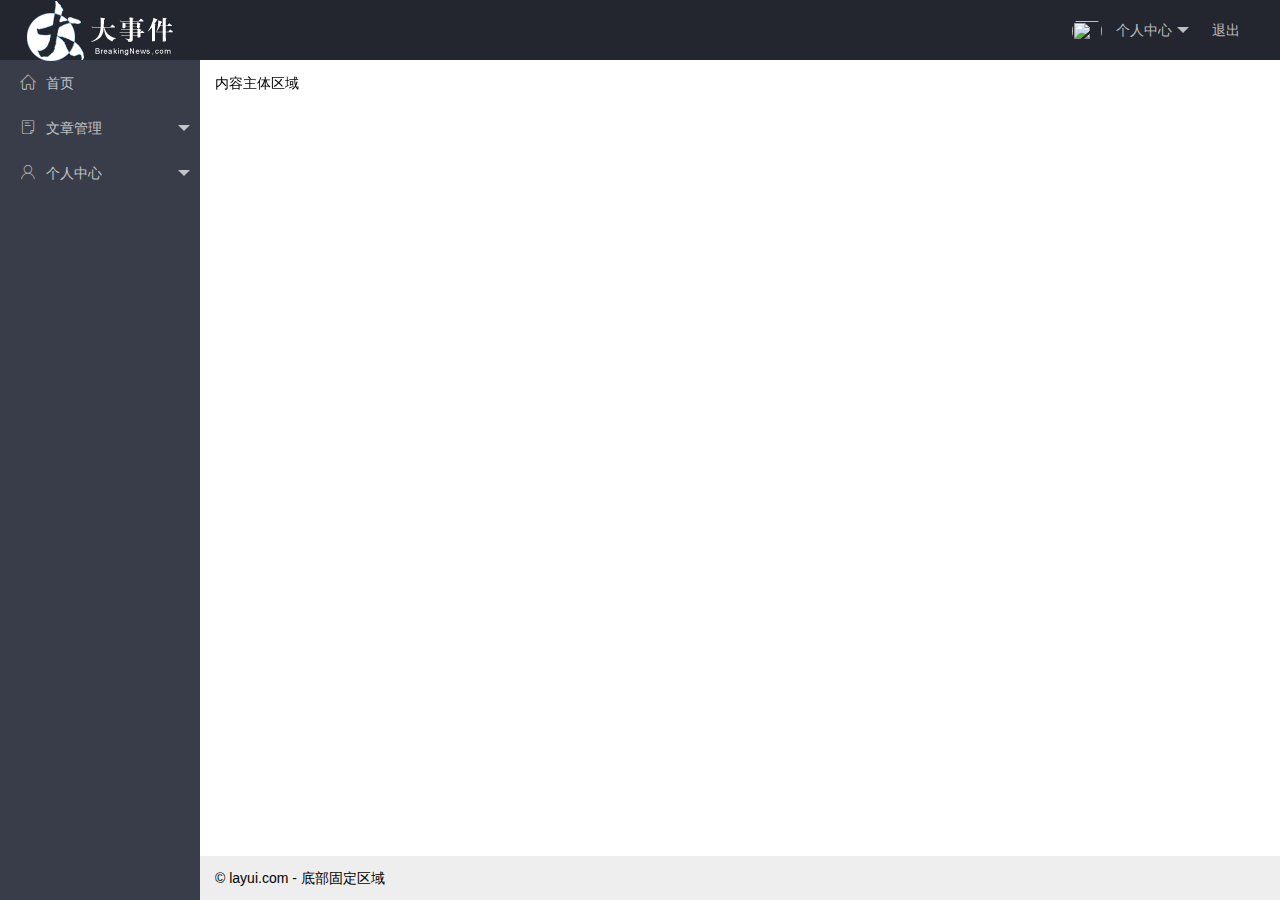
==== commit aeabc71f: "update:beautify the sidebar" ====
--- a/index.html
+++ b/index.html
@@ -7,6 +7,8 @@
     <meta name="viewport" content="width=device-width, initial-scale=1.0">
     <title>Document</title>
     <link rel="stylesheet" href="./assets/lib/layui/css/layui.css">
+    <link rel="stylesheet" href="/assets/fonts/iconfont.css" />
+    <link rel="stylesheet" href="/assets/css/index.css">
 </head>
 
 <body class="layui-layout-body">
@@ -37,33 +39,33 @@
                 <!-- 左侧导航区域（可配合layui已有的垂直导航） -->
                 <ul class="layui-nav layui-nav-tree" lay-shrink="all" lay-filter="test">
                     <li class="layui-nav-item">
-                        <a href="/">首页</a>
+                        <a href="/"><span class="iconfont icon-home"></span>首页</a>
                     </li>
                     <li class="layui-nav-item">
-                        <a class="" href="javascript:;">文章管理</a>
+                        <a class="" href="javascript:;"><span class="iconfont icon-16"></span>文章管理</a>
                         <dl class="layui-nav-child">
                             <dd>
-                                <a href="javascript:;">文章类别</a>
+                                <a href="javascript:;"><i class="layui-icon layui-icon-app"></i>文章类别</a>
                             </dd>
                             <dd>
-                                <a href="javascript:;">文章列表</a>
+                                <a href="javascript:;"><i class="layui-icon layui-icon-app"></i>文章列表</a>
                             </dd>
                             <dd>
-                                <a href="javascript:;">发布文章</a>
+                                <a href="javascript:;"><i class="layui-icon layui-icon-app"></i>发布文章</a>
                             </dd>
                         </dl>
                     </li>
                     <li class="layui-nav-item">
-                        <a href="javascript:;">个人中心</a>
+                        <a href="javascript:;"><span class="iconfont icon-user"></span>个人中心</a>
                         <dl class="layui-nav-child">
                             <dd>
-                                <a href="javascript:;">基本资料</a>
+                                <a href="javascript:;"><i class="layui-icon layui-icon-app"></i>基本资料</a>
                             </dd>
                             <dd>
-                                <a href="javascript:;">更换头像</a>
+                                <a href="javascript:;"><i class="layui-icon layui-icon-app"></i>更换头像</a>
                             </dd>
                             <dd>
-                                <a href="javascript:;">重置密码</a>
+                                <a href="javascript:;"><i class="layui-icon layui-icon-app"></i>重置密码</a>
                             </dd>
                         </dl>
                     </li>
--- a/assets/fonts/iconfont.css
+++ b/assets/fonts/iconfont.css
@@ -0,0 +1,37 @@
+@font-face {font-family: "iconfont";
+  src: url('iconfont.eot?t=1576139966484'); /* IE9 */
+  src: url('iconfont.eot?t=1576139966484#iefix') format('embedded-opentype'), /* IE6-IE8 */
+  url('[data-uri]') format('woff2'),
+  url('iconfont.woff?t=1576139966484') format('woff'),
+  url('iconfont.ttf?t=1576139966484') format('truetype'), /* chrome, firefox, opera, Safari, Android, iOS 4.2+ */
+  url('iconfont.svg?t=1576139966484#iconfont') format('svg'); /* iOS 4.1- */
+}
+
+.iconfont {
+  font-family: "iconfont" !important;
+  font-size: 16px;
+  font-style: normal;
+  -webkit-font-smoothing: antialiased;
+  -moz-osx-font-smoothing: grayscale;
+}
+
+.icon-home:before {
+  content: "\e6a9";
+}
+
+.icon-user:before {
+  content: "\e614";
+}
+
+.icon-pinglun:before {
+  content: "\e616";
+}
+
+.icon-tuichu:before {
+  content: "\e865";
+}
+
+.icon-16:before {
+  content: "\e615";
+}
+
--- a/assets/css/index.css
+++ b/assets/css/index.css
@@ -0,0 +1,10 @@
+.icon-home:before,
+.icon-16:before,
+.icon-user:before,
+.layui-icon-app:before {
+    margin-right: 10px;
+}
+
+.layui-nav-child dd{
+    padding-left: 20px;
+}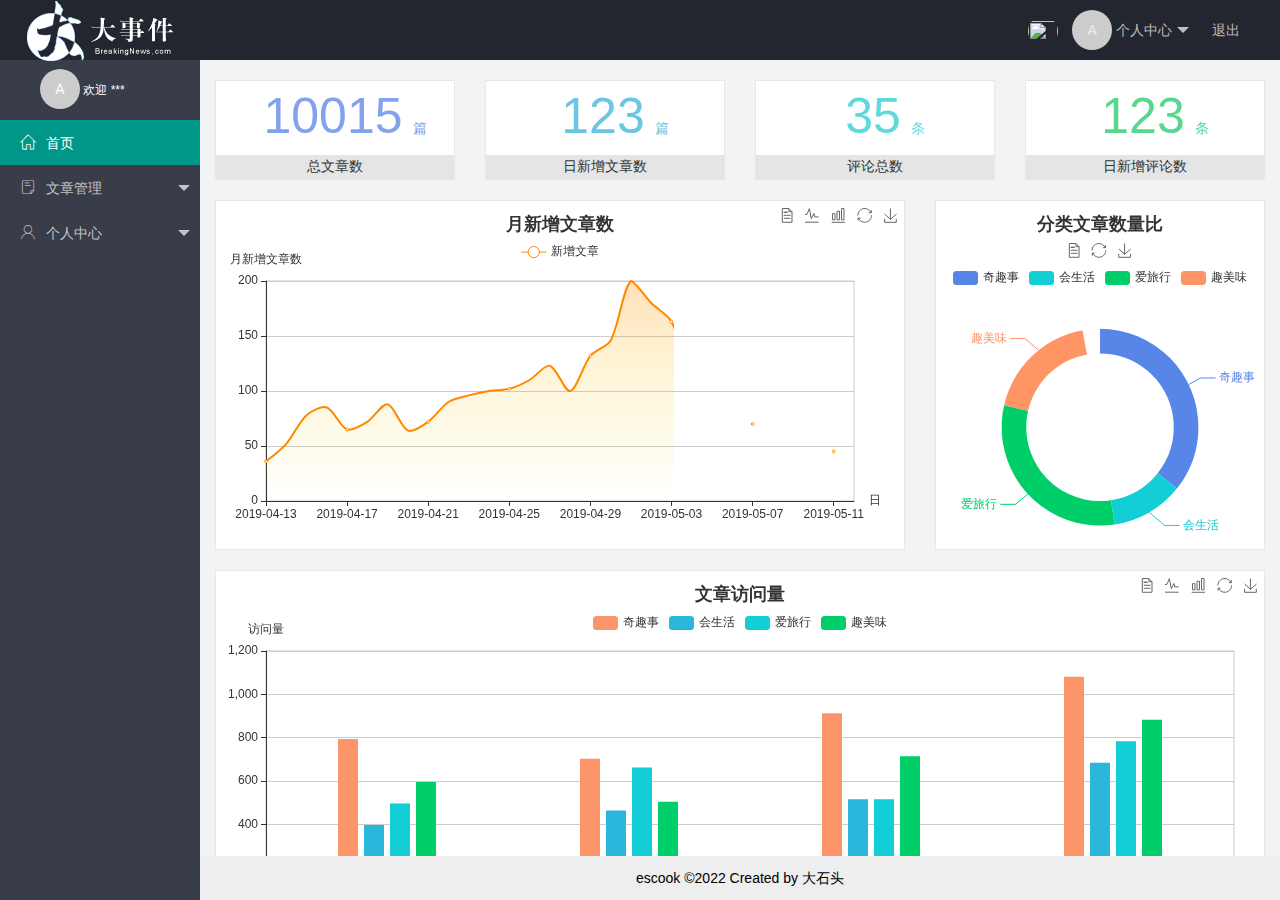
==== commit 3a3fa208: "add:finish user partial" ====
--- a/index.html
+++ b/index.html
@@ -22,24 +22,30 @@
                 <li class="layui-nav-item">
                     <a href="javascript:;">
                         <img src="http://t.cn/RCzsdCq" class="layui-nav-img" />
+                        <span class="text-avatar">A</span>
                         个人中心
                     </a>
                     <dl class="layui-nav-child">
-                        <dd><a href="">基本资料</a></dd>
-                        <dd><a href="">更换头像</a></dd>
-                        <dd><a href="">重置密码</a></dd>
+                        <dd><a href="/user/userInfo.html" target="fm">基本资料</a></dd>
+                        <dd><a href="/user/userImage.html" target="fm">更换头像</a></dd>
+                        <dd><a href="/user/userPwd.html" target="fm">重置密码</a></dd>
                     </dl>
                 </li>
-                <li class="layui-nav-item"><a href="">退出</a></li>
+                <li class="layui-nav-item"><a href="javascript:;" id="btnLogout">退出</a></li>
             </ul>
         </div>
 
         <div class="layui-side layui-bg-black">
             <div class="layui-side-scroll">
+                <div class="userinfo">
+                    <img src="http://t.cn/RCzsdCq" class="layui-nav-img" style="display: none;" />
+                    <span class="text-avatar">A</span>
+                    <span id="welcome">欢迎 ***</span>
+                </div>
                 <!-- 左侧导航区域（可配合layui已有的垂直导航） -->
                 <ul class="layui-nav layui-nav-tree" lay-shrink="all" lay-filter="test">
-                    <li class="layui-nav-item">
-                        <a href="/"><span class="iconfont icon-home"></span>首页</a>
+                    <li class="layui-nav-item layui-this">
+                        <a href="/home/dashboard.html" target="fm"><span class="iconfont icon-home"></span>首页</a>
                     </li>
                     <li class="layui-nav-item">
                         <a class="" href="javascript:;"><span class="iconfont icon-16"></span>文章管理</a>
@@ -59,13 +65,13 @@
                         <a href="javascript:;"><span class="iconfont icon-user"></span>个人中心</a>
                         <dl class="layui-nav-child">
                             <dd>
-                                <a href="javascript:;"><i class="layui-icon layui-icon-app"></i>基本资料</a>
+                                <a href="/user/userInfo.html" target="fm"><i class="layui-icon layui-icon-app"></i>基本资料</a>
                             </dd>
                             <dd>
-                                <a href="javascript:;"><i class="layui-icon layui-icon-app"></i>更换头像</a>
+                                <a href="/user/userImage.html" target="fm"><i class="layui-icon layui-icon-app"></i>更换头像</a>
                             </dd>
                             <dd>
-                                <a href="javascript:;"><i class="layui-icon layui-icon-app"></i>重置密码</a>
+                                <a href="/user/userPwd.html" target="fm"><i class="layui-icon layui-icon-app"></i>重置密码</a>
                             </dd>
                         </dl>
                     </li>
@@ -75,16 +81,21 @@
 
         <div class="layui-body">
             <!-- 内容主体区域 -->
-            <div style="padding: 15px;">内容主体区域</div>
+            <div class="layui-body">
+                <!-- 内容主体区域 -->
+                <iframe name="fm" src="/home/dashboard.html" frameborder="0"></iframe>
+              </div>
         </div>
 
         <div class="layui-footer">
             <!-- 底部固定区域 -->
-            © layui.com - 底部固定区域
+            escook ©2022 Created by 大石头
         </div>
     </div>
-    <!-- 导入 layui 的JS文件 -->
+    <script src="/assets/lib/jquery.js"></script>
     <script src="/assets/lib/layui/layui.all.js"></script>
+    <script src="/assets/js/baseApi.js"></script>
+    <script src="/assets/js/index.js"></script>
 </body>
 
 </html>--- a/assets/css/index.css
+++ b/assets/css/index.css
@@ -5,6 +5,46 @@
     margin-right: 10px;
 }
 
-.layui-nav-child dd{
+.layui-nav-child dd {
     padding-left: 20px;
+}
+
+.layui-body {
+    overflow-y: hidden;
+}
+
+iframe {
+    width: 100%;
+    height: 100%;
+    overflow: hidden;
+    /* scrolling: no; */
+}
+
+a {
+    transition: none !important;
+}
+
+.userinfo {
+    height: 60px;
+    line-height: 60px;
+    text-align: left;
+    font-size: 12px;
+    user-select: none;
+    margin-left: 40px;
+}
+
+.text-avatar {
+    display: inline-block;
+    width: 40px;
+    text-align: center;
+    height: 40px;
+    line-height: 40px;
+    border-radius: 50%;
+    font-size: 14px;
+    background-color: #ccc;
+    position: relative;
+    left: 0;
+}
+.layui-footer{
+    text-align: center;
 }